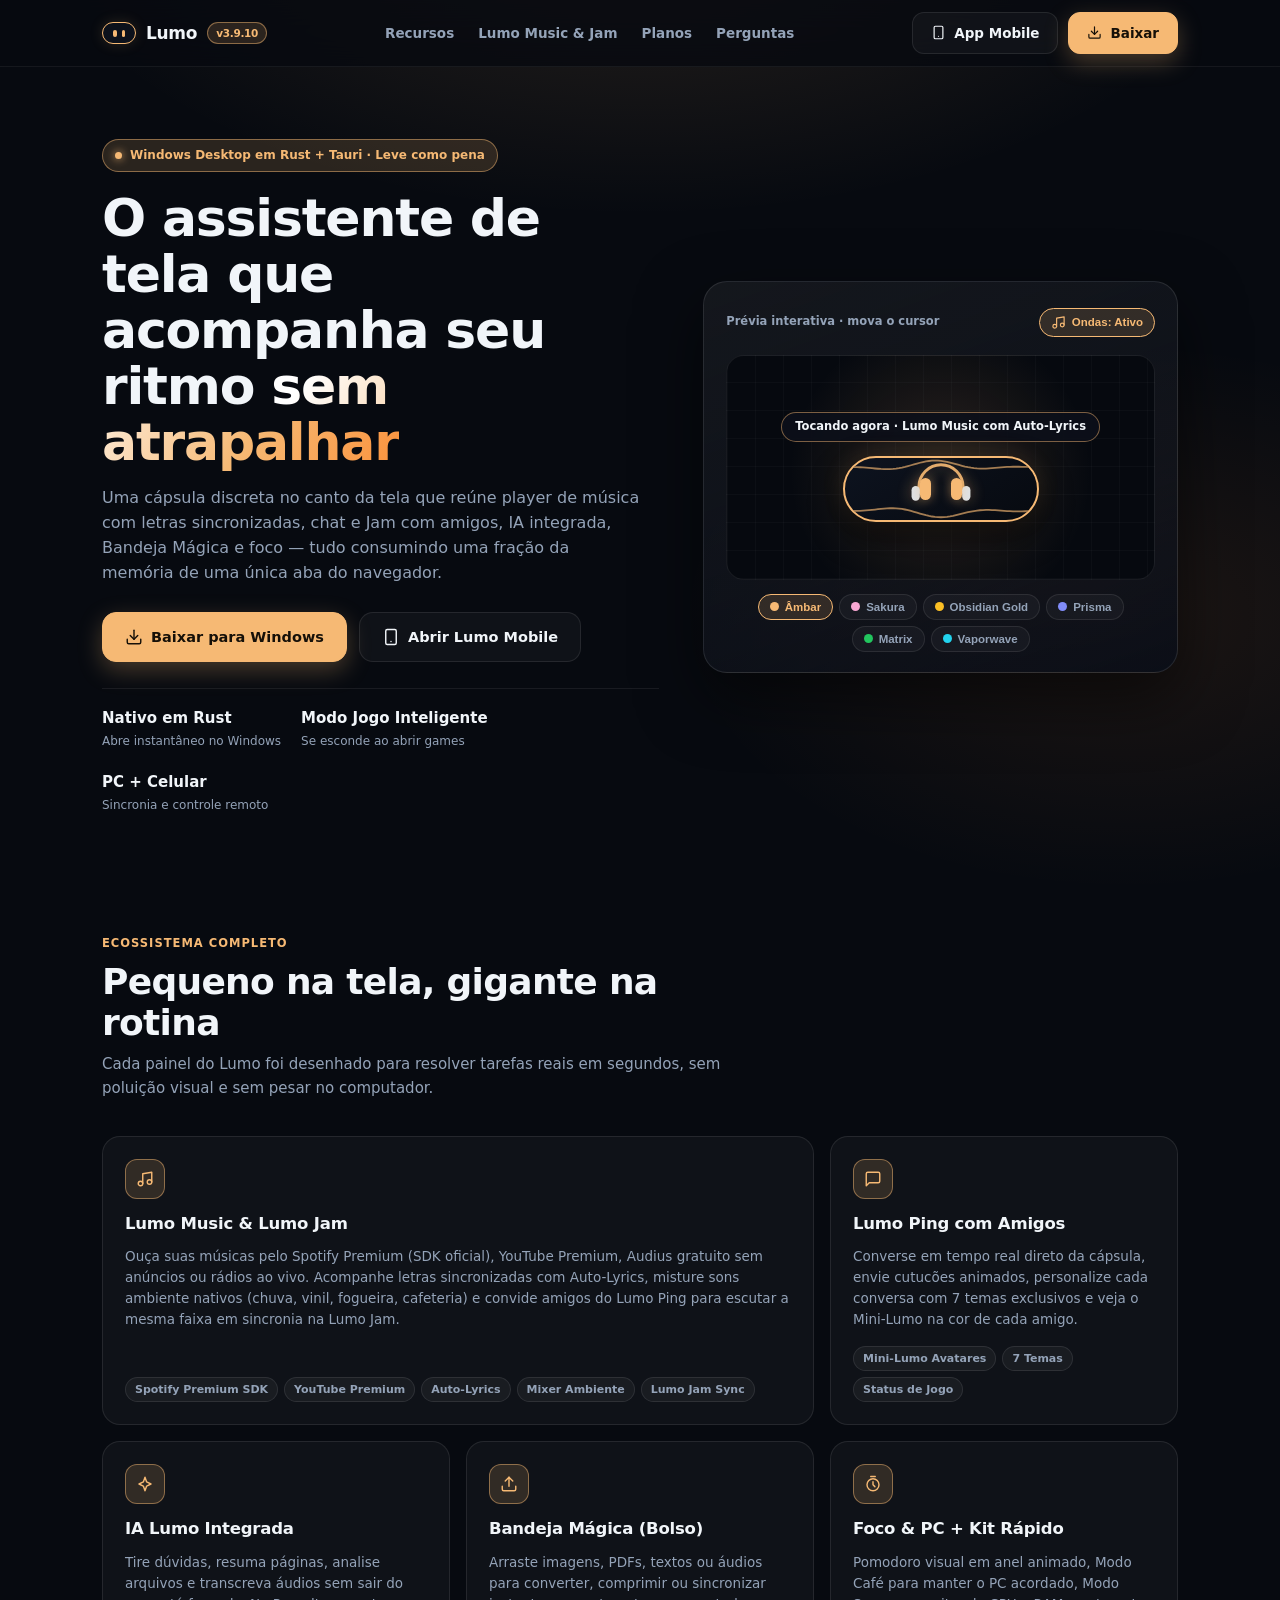
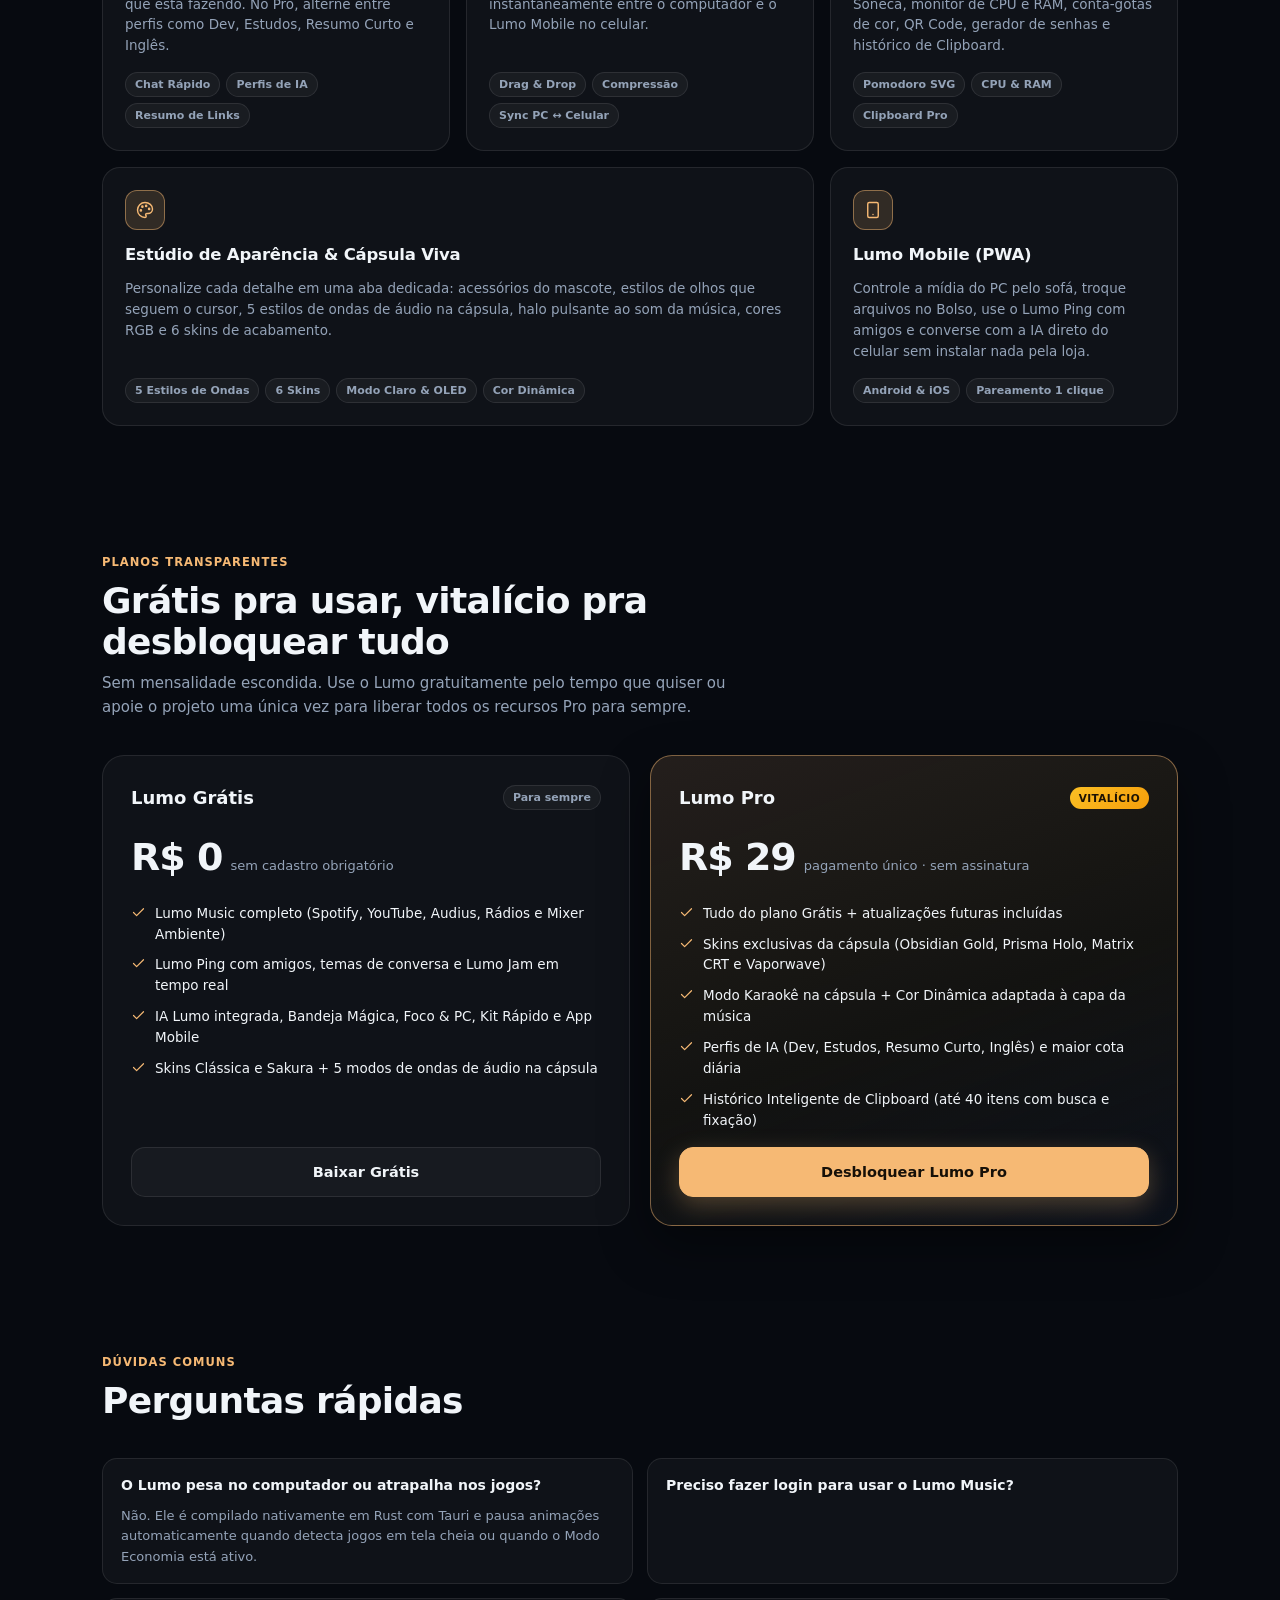
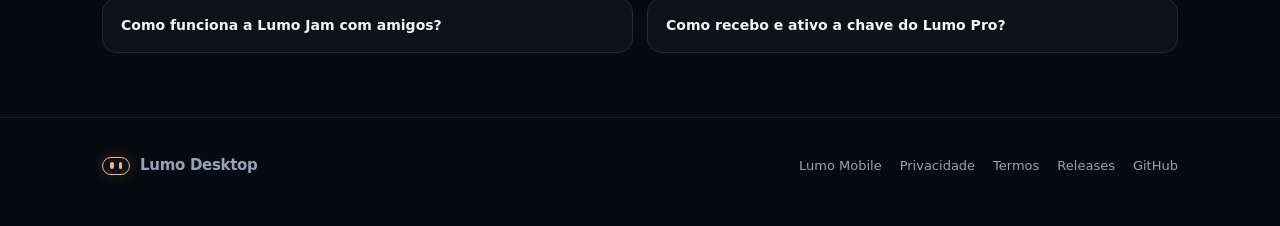
==== docs/index.html @ 2ae0d78e "Lumo v3.9.10: corrige exibicao 'Jogando music:...' no cabecalho da DM do Lumo Ping para 'Ouvindo ..." ====
<!doctype html>
<html lang="pt-BR">
<head>
  <meta charset="utf-8" />
  <meta name="viewport" content="width=device-width,initial-scale=1" />
  <title>Lumo — Seu assistente de tela leve, musical e vivo</title>
  <meta name="description" content="Lumo v3.9.10: cápsula leve em Rust + Tauri para Windows com Lumo Music (Spotify, YouTube e Audius), Lumo Jam, Lumo Ping, IA integrada, Bandeja Mágica e Foco & PC." />
  <meta name="theme-color" content="#080b11" />
  <link rel="icon" href="./app/icon.svg" type="image/svg+xml" />
  <style>
    :root {
      --bg: #070a10;
      --surface: rgba(255, 255, 255, 0.036);
      --surface-hover: rgba(255, 255, 255, 0.068);
      --border: rgba(255, 255, 255, 0.09);
      --text: #f1f5f9;
      --muted: #94a3b8;
      --accent: #f6b974;
      --accent-2: #fb923c;
      --accent-soft: rgba(246, 185, 116, 0.15);
      --accent-glow: rgba(246, 185, 116, 0.48);
      --radius: 18px;
    }
    * { box-sizing: border-box; }
    html { scroll-behavior: smooth; }
    body {
      margin: 0;
      font-family: system-ui, -apple-system, 'Segoe UI', Roboto, Inter, sans-serif;
      background:
        radial-gradient(900px 480px at 50% -120px, rgba(246, 185, 116, 0.15), transparent 70%),
        radial-gradient(620px 380px at 88% 18%, rgba(251, 146, 60, 0.09), transparent 72%),
        var(--bg);
      color: var(--text);
      line-height: 1.55;
      overflow-x: hidden;
      -webkit-font-smoothing: antialiased;
    }
    a { color: inherit; text-decoration: none; }
    .container { width: 100%; max-width: 1120px; margin: 0 auto; padding: 0 22px; }
    .ic { width: 18px; height: 18px; stroke: currentColor; fill: none; stroke-width: 1.9; stroke-linecap: round; stroke-linejoin: round; flex-shrink: 0; }
    .ic-sm { width: 15px; height: 15px; }

    .nav {
      position: sticky; top: 0; z-index: 40;
      backdrop-filter: blur(16px); -webkit-backdrop-filter: blur(16px);
      background: rgba(7, 10, 16, 0.78);
      border-bottom: 1px solid rgba(255, 255, 255, 0.06);
    }
    .nav-inner { display: flex; align-items: center; justify-content: space-between; height: 66px; gap: 16px; }
    .brand { display: inline-flex; align-items: center; gap: 10px; font-weight: 800; font-size: 17px; letter-spacing: -0.3px; }
    .brand-pill {
      width: 34px; height: 22px; border-radius: 999px; background: #0c111b;
      border: 1.8px solid var(--accent); box-shadow: 0 0 14px var(--accent-soft);
      display: inline-flex; align-items: center; justify-content: center; gap: 5px;
    }
    .brand-pill i { width: 3.5px; height: 7px; border-radius: 99px; background: var(--accent); display: block; }
    .ver-pill {
      font-size: 10.5px; font-weight: 800; padding: 2px 8px; border-radius: 999px;
      background: var(--accent-soft); border: 1px solid var(--accent-glow); color: var(--accent);
    }
    .nav-links { display: flex; align-items: center; gap: 24px; font-size: 13.5px; font-weight: 600; color: var(--muted); }
    .nav-links a:hover { color: var(--text); }
    .nav-actions { display: flex; align-items: center; gap: 10px; }

    .btn {
      display: inline-flex; align-items: center; justify-content: center; gap: 8px;
      padding: 10px 18px; border-radius: 12px; font-size: 13.5px; font-weight: 700;
      border: 1px solid var(--border); background: var(--surface); color: var(--text); cursor: pointer;
      transition: transform 0.15s ease, border-color 0.16s ease, background 0.16s ease, box-shadow 0.18s ease;
    }
    .btn:hover { background: var(--surface-hover); border-color: var(--accent-glow); transform: translateY(-1px); }
    .btn:active { transform: translateY(0) scale(0.98); }
    .btn-primary {
      background: var(--accent); border-color: var(--accent); color: #161008;
      box-shadow: 0 8px 24px rgba(246, 185, 116, 0.28);
    }
    .btn-primary:hover { background: #fcd09b; border-color: #fcd09b; color: #161008; box-shadow: 0 10px 28px rgba(246, 185, 116, 0.40); }
    .btn-lg { padding: 13px 22px; font-size: 14.5px; border-radius: 14px; }

    .hero { padding: 72px 0 56px; }
    .hero-grid { display: grid; grid-template-columns: 1.08fr 0.92fr; gap: 44px; align-items: center; }
    .eyebrow {
      display: inline-flex; align-items: center; gap: 8px; padding: 6px 12px; border-radius: 999px;
      background: var(--accent-soft); border: 1px solid var(--accent-glow); color: var(--accent);
      font-size: 12px; font-weight: 700; margin-bottom: 18px;
    }
    .eyebrow-dot { width: 7px; height: 7px; border-radius: 50%; background: var(--accent); box-shadow: 0 0 8px var(--accent); }
    h1 { margin: 0 0 16px; font-size: clamp(32px, 4.6vw, 52px); line-height: 1.08; letter-spacing: -1.2px; font-weight: 850; }
    .grad-text { background: linear-gradient(120deg, #ffffff 10%, var(--accent) 62%, var(--accent-2)); -webkit-background-clip: text; background-clip: text; color: transparent; }
    .hero-sub { margin: 0 0 26px; font-size: 16px; color: var(--muted); max-width: 540px; }
    .hero-ctas { display: flex; flex-wrap: wrap; gap: 12px; margin-bottom: 26px; }
    .hero-stats { display: flex; flex-wrap: wrap; gap: 20px; padding-top: 18px; border-top: 1px solid rgba(255, 255, 255, 0.07); }
    .stat { display: flex; flex-direction: column; gap: 2px; }
    .stat strong { font-size: 15px; font-weight: 800; color: var(--text); }
    .stat span { font-size: 12px; color: var(--muted); }

    .stage-card {
      position: relative; border-radius: 24px; padding: 26px 22px 20px;
      background: linear-gradient(160deg, rgba(255, 255, 255, 0.055), rgba(10, 14, 24, 0.9));
      border: 1px solid rgba(255, 255, 255, 0.1); box-shadow: 0 24px 64px rgba(0, 0, 0, 0.55); overflow: hidden;
    }
    .stage-top { display: flex; align-items: center; justify-content: space-between; font-size: 11.5px; font-weight: 700; color: var(--muted); margin-bottom: 18px; }
    .stage-viewport {
      position: relative; height: 225px; border-radius: 18px;
      background:
        radial-gradient(circle at 50% 52%, rgba(246, 185, 116, 0.15), transparent 62%),
        repeating-linear-gradient(90deg, rgba(255,255,255,0.025) 0 1px, transparent 1px 28px),
        repeating-linear-gradient(0deg, rgba(255,255,255,0.025) 0 1px, transparent 1px 28px),
        #06090f;
      border: 1px solid rgba(255, 255, 255, 0.07);
      display: flex; flex-direction: column; align-items: center; justify-content: center; gap: 14px; overflow: hidden;
    }
    .demo-karaoke {
      font-size: 11.5px; font-weight: 700; padding: 5px 13px; border-radius: 999px;
      background: rgba(12, 16, 26, 0.92); border: 1px solid var(--accent-glow); color: var(--text);
      opacity: 0; transform: translateY(6px); transition: opacity 0.25s ease, transform 0.25s ease;
    }
    .demo-karaoke.show { opacity: 1; transform: translateY(0); }
    .demo-pill {
      position: relative; width: 196px; height: 66px; border-radius: 999px;
      background: linear-gradient(145deg, #0d131f, #070a10); border: 2px solid var(--accent);
      display: flex; align-items: center; justify-content: center;
      box-shadow: 0 14px 32px rgba(0, 0, 0, 0.62), 0 0 22px var(--accent-soft);
      transition: background 0.3s ease, border-color 0.3s ease, box-shadow 0.3s ease; overflow: hidden;
    }
    .demo-pill.playing { animation: demoHalo 2.6s ease-in-out infinite; }
    @keyframes demoHalo {
      0%, 100% { box-shadow: 0 14px 30px rgba(0,0,0,0.6), 0 0 14px var(--accent-soft); }
      50%      { box-shadow: 0 16px 36px rgba(0,0,0,0.65), 0 0 34px var(--accent-glow); }
    }
    .demo-pill.skin-sakura { background: linear-gradient(135deg, #301626, #58243e); border-color: #f9a8d4; --accent: #f9a8d4; --accent-soft: rgba(249,168,212,0.2); --accent-glow: rgba(249,168,212,0.55); }
    .demo-pill.skin-gold   { background: linear-gradient(145deg, #09090b, #1d160b 60%, #0b0a08); border-color: #fbbf24; --accent: #fbbf24; --accent-soft: rgba(251,191,36,0.2); --accent-glow: rgba(251,191,36,0.55); }
    .demo-pill.skin-prisma { background: linear-gradient(125deg, #111827, #1e1b4b, #164e63, #3b0764); background-size: 240% 240%; animation: prismaMove 6s ease infinite; border-color: #a5b4fc; --accent: #a5b4fc; --accent-soft: rgba(165,180,252,0.22); --accent-glow: rgba(165,180,252,0.55); }
    @keyframes prismaMove { 0%,100%{background-position:0% 50%} 50%{background-position:100% 50%} }
    .demo-pill.skin-matrix { background: repeating-linear-gradient(0deg, rgba(34,197,94,0.09) 0 1px, transparent 1px 3px), #031107; border-color: #22c55e; --accent: #22c55e; --accent-soft: rgba(34,197,94,0.22); --accent-glow: rgba(34,197,94,0.58); }
    .demo-pill.skin-vapor  { background: linear-gradient(135deg, #2e1065, #831843, #0e7490); border-color: #22d3ee; --accent: #22d3ee; --accent-soft: rgba(34,211,238,0.22); --accent-glow: rgba(232,121,249,0.55); }

    #demo-wave-cv { position: absolute; inset: 0; width: 100%; height: 100%; pointer-events: none; }
    .demo-face { position: relative; z-index: 2; display: flex; align-items: center; gap: 20px; transition: transform 0.14s ease; }
    .demo-eye { width: 11px; height: 22px; border-radius: 99px; background: var(--accent); box-shadow: 0 0 12px var(--accent-glow); animation: demoBlink 4.6s infinite; }
    @keyframes demoBlink { 0%, 92%, 100% { transform: scaleY(1); } 95% { transform: scaleY(0.12); } }
    .demo-phones {
      position: absolute; top: 5px; width: 78px; height: 46px; stroke: var(--accent); fill: none;
      stroke-width: 3.2; stroke-linecap: round; opacity: 0; transform: scale(0.85);
      transition: opacity 0.25s ease, transform 0.25s ease; z-index: 1; filter: drop-shadow(0 0 8px var(--accent-glow));
    }
    .demo-pill.playing .demo-phones { opacity: 0.92; transform: scale(1); }

    .stage-controls { margin-top: 14px; display: flex; flex-direction: column; gap: 10px; }
    .skin-row { display: flex; flex-wrap: wrap; gap: 6px; justify-content: center; }
    .chip-btn {
      padding: 6px 11px; border-radius: 999px; border: 1px solid var(--border);
      background: rgba(255, 255, 255, 0.035); color: var(--muted); font-size: 11.5px; font-weight: 700;
      cursor: pointer; display: inline-flex; align-items: center; gap: 6px; transition: all 0.15s ease;
    }
    .chip-btn:hover { color: var(--text); border-color: var(--accent-glow); }
    .chip-btn.active { background: var(--accent-soft); border-color: var(--accent); color: var(--accent); }
    .dot-swatch { width: 9px; height: 9px; border-radius: 50%; display: inline-block; }

    section { padding: 64px 0; }
    .sec-head { max-width: 640px; margin-bottom: 36px; }
    .sec-kicker { font-size: 11.5px; font-weight: 800; text-transform: uppercase; letter-spacing: 1px; color: var(--accent); margin-bottom: 8px; }
    h2 { margin: 0 0 10px; font-size: clamp(24px, 3.2vw, 36px); line-height: 1.15; letter-spacing: -0.7px; font-weight: 850; }
    .sec-desc { margin: 0; color: var(--muted); font-size: 15px; }

    .bento { display: grid; grid-template-columns: repeat(3, 1fr); gap: 16px; }
    .card {
      padding: 22px; border-radius: var(--radius); background: var(--surface); border: 1px solid var(--border);
      display: flex; flex-direction: column; gap: 10px; transition: border-color 0.2s ease, background 0.2s ease;
    }
    .card:hover { border-color: var(--accent-glow); background: rgba(255, 255, 255, 0.05); }
    .card.span-2 { grid-column: span 2; }
    .card-ic {
      width: 40px; height: 40px; border-radius: 12px; background: var(--accent-soft);
      border: 1px solid var(--accent-glow); color: var(--accent); display: inline-flex; align-items: center; justify-content: center;
    }
    .card h3 { margin: 2px 0 0; font-size: 16.5px; font-weight: 800; letter-spacing: -0.2px; }
    .card p { margin: 0; font-size: 13.5px; color: var(--muted); }
    .tag-list { display: flex; flex-wrap: wrap; gap: 6px; margin-top: auto; padding-top: 6px; }
    .mini-tag { font-size: 11px; font-weight: 700; padding: 3px 9px; border-radius: 999px; background: rgba(255, 255, 255, 0.045); border: 1px solid var(--border); color: var(--muted); }

    .pricing-grid { display: grid; grid-template-columns: 1fr 1fr; gap: 20px; align-items: stretch; }
    .plan-card { padding: 28px; border-radius: 22px; background: var(--surface); border: 1px solid var(--border); display: flex; flex-direction: column; gap: 16px; }
    .plan-card.pro {
      background: linear-gradient(160deg, rgba(246, 185, 116, 0.12), rgba(251, 191, 36, 0.05) 55%, rgba(12, 17, 27, 0.92));
      border-color: var(--accent-glow); box-shadow: 0 20px 50px rgba(0, 0, 0, 0.4);
    }
    .plan-top { display: flex; align-items: center; justify-content: space-between; }
    .plan-badge { font-size: 10.5px; font-weight: 900; padding: 3px 9px; border-radius: 999px; background: linear-gradient(135deg, #fbbf24, #f59e0b); color: #1c1304; letter-spacing: 0.4px; }
    .price-row { display: flex; align-items: baseline; gap: 8px; }
    .price-val { font-size: 38px; font-weight: 900; letter-spacing: -1px; }
    .price-note { font-size: 13px; color: var(--muted); }
    .check-list { list-style: none; margin: 0; padding: 0; display: flex; flex-direction: column; gap: 10px; font-size: 13.5px; }
    .check-list li { display: flex; align-items: flex-start; gap: 9px; color: var(--text); }
    .check-list svg { color: var(--accent); margin-top: 2px; }

    .faq-grid { display: grid; grid-template-columns: 1fr 1fr; gap: 14px; }
    details.faq { padding: 16px 18px; border-radius: 15px; background: var(--surface); border: 1px solid var(--border); }
    details.faq summary { cursor: pointer; font-weight: 700; font-size: 14px; list-style: none; display: flex; align-items: center; justify-content: space-between; gap: 10px; }
    details.faq summary::-webkit-details-marker { display: none; }
    details.faq p { margin: 10px 0 0; font-size: 13px; color: var(--muted); }

    footer { padding: 36px 0 48px; border-top: 1px solid rgba(255, 255, 255, 0.07); color: var(--muted); font-size: 13px; }
    .foot-inner { display: flex; flex-wrap: wrap; align-items: center; justify-content: space-between; gap: 16px; }
    .foot-links { display: flex; gap: 18px; }
    .foot-links a:hover { color: var(--text); }

    @media (max-width: 900px) {
      .hero-grid, .bento, .pricing-grid, .faq-grid { grid-template-columns: 1fr; }
      .card.span-2 { grid-column: span 1; }
      .nav-links { display: none; }
    }
  </style>
</head>
<body>
  <header class="nav">
    <div class="container nav-inner">
      <a href="#" class="brand">
        <span class="brand-pill"><i></i><i></i></span>
        <span>Lumo</span>
        <span class="ver-pill" id="nav-ver">v3.9.10</span>
      </a>
      <nav class="nav-links">
        <a href="#recursos">Recursos</a>
        <a href="#musica">Lumo Music & Jam</a>
        <a href="#planos">Planos</a>
        <a href="#faq">Perguntas</a>
      </nav>
      <div class="nav-actions">
        <a href="./app/" class="btn">
          <svg class="ic ic-sm" viewBox="0 0 24 24"><rect x="5" y="2" width="14" height="20" rx="2"/><line x1="12" y1="18" x2="12.01" y2="18"/></svg>
          App Mobile
        </a>
        <a href="https://github.com/VitorSilva010/Lumo/releases/latest" id="nav-dl" class="btn btn-primary">
          <svg class="ic ic-sm" viewBox="0 0 24 24"><path d="M21 15v4a2 2 0 0 1-2 2H5a2 2 0 0 1-2-2v-4"/><polyline points="7 10 12 15 17 10"/><line x1="12" y1="15" x2="12" y2="3"/></svg>
          Baixar
        </a>
      </div>
    </div>
  </header>

  <main>
    <section class="hero">
      <div class="container hero-grid">
        <div>
          <div class="eyebrow">
            <span class="eyebrow-dot"></span>
            <span>Windows Desktop em Rust + Tauri · Leve como pena</span>
          </div>
          <h1>O assistente de tela que acompanha seu ritmo <span class="grad-text">sem atrapalhar</span></h1>
          <p class="hero-sub">
            Uma cápsula discreta no canto da tela que reúne player de música com letras sincronizadas, chat e Jam com amigos, IA integrada, Bandeja Mágica e foco — tudo consumindo uma fração da memória de uma única aba do navegador.
          </p>
          <div class="hero-ctas">
            <a href="https://github.com/VitorSilva010/Lumo/releases/latest" id="hero-dl" class="btn btn-primary btn-lg">
              <svg class="ic" viewBox="0 0 24 24"><path d="M21 15v4a2 2 0 0 1-2 2H5a2 2 0 0 1-2-2v-4"/><polyline points="7 10 12 15 17 10"/><line x1="12" y1="15" x2="12" y2="3"/></svg>
              Baixar para Windows
            </a>
            <a href="./app/" class="btn btn-lg">
              <svg class="ic" viewBox="0 0 24 24"><rect x="5" y="2" width="14" height="20" rx="2"/><line x1="12" y1="18" x2="12.01" y2="18"/></svg>
              Abrir Lumo Mobile
            </a>
          </div>
          <div class="hero-stats">
            <div class="stat"><strong>Nativo em Rust</strong><span>Abre instantâneo no Windows</span></div>
            <div class="stat"><strong>Modo Jogo Inteligente</strong><span>Se esconde ao abrir games</span></div>
            <div class="stat"><strong>PC + Celular</strong><span>Sincronia e controle remoto</span></div>
          </div>
        </div>

        <div class="stage-card">
          <div class="stage-top">
            <span>Prévia interativa · mova o cursor</span>
            <button type="button" class="chip-btn active" id="demo-music-btn">
              <svg class="ic ic-sm" viewBox="0 0 24 24"><path d="M9 18V5l12-2v13"/><circle cx="6" cy="18" r="3"/><circle cx="18" cy="16" r="3"/></svg>
              <span id="demo-music-lbl">Ondas: Ativo</span>
            </button>
          </div>
          <div class="stage-viewport" id="demo-stage">
            <div class="demo-karaoke show" id="demo-karaoke">Tocando agora · Lumo Music com Auto-Lyrics</div>
            <div class="demo-pill playing" id="demo-pill">
              <canvas id="demo-wave-cv"></canvas>
              <svg class="demo-phones" viewBox="0 0 80 50">
                <path d="M16 32v-6a24 24 0 0 1 48 0v6"/>
                <rect x="8" y="25" width="9" height="16" rx="4.5" fill="currentColor" stroke="none"/>
                <rect x="63" y="25" width="9" height="16" rx="4.5" fill="currentColor" stroke="none"/>
              </svg>
              <div class="demo-face" id="demo-face">
                <span class="demo-eye"></span>
                <span class="demo-eye"></span>
              </div>
            </div>
          </div>
          <div class="stage-controls">
            <div class="skin-row" id="demo-skins">
              <button type="button" class="chip-btn active" data-skin="default"><span class="dot-swatch" style="background:#f6b974"></span>Âmbar</button>
              <button type="button" class="chip-btn" data-skin="sakura"><span class="dot-swatch" style="background:#f9a8d4"></span>Sakura</button>
              <button type="button" class="chip-btn" data-skin="gold"><span class="dot-swatch" style="background:#fbbf24"></span>Obsidian Gold</button>
              <button type="button" class="chip-btn" data-skin="prisma"><span class="dot-swatch" style="background:#818cf8"></span>Prisma</button>
              <button type="button" class="chip-btn" data-skin="matrix"><span class="dot-swatch" style="background:#22c55e"></span>Matrix</button>
              <button type="button" class="chip-btn" data-skin="vapor"><span class="dot-swatch" style="background:#22d3ee"></span>Vaporwave</button>
            </div>
          </div>
        </div>
      </div>
    </section>

    <section id="recursos">
      <div class="container">
        <div class="sec-head">
          <div class="sec-kicker">Ecossistema Completo</div>
          <h2>Pequeno na tela, gigante na rotina</h2>
          <p class="sec-desc">Cada painel do Lumo foi desenhado para resolver tarefas reais em segundos, sem poluição visual e sem pesar no computador.</p>
        </div>

        <div class="bento">
          <article class="card span-2" id="musica">
            <span class="card-ic"><svg class="ic" viewBox="0 0 24 24"><path d="M9 18V5l12-2v13"/><circle cx="6" cy="18" r="3"/><circle cx="18" cy="16" r="3"/></svg></span>
            <h3>Lumo Music & Lumo Jam</h3>
            <p>Ouça suas músicas pelo Spotify Premium (SDK oficial), YouTube Premium, Audius gratuito sem anúncios ou rádios ao vivo. Acompanhe letras sincronizadas com Auto-Lyrics, misture sons ambiente nativos (chuva, vinil, fogueira, cafeteria) e convide amigos do Lumo Ping para escutar a mesma faixa em sincronia na Lumo Jam.</p>
            <div class="tag-list">
              <span class="mini-tag">Spotify Premium SDK</span><span class="mini-tag">YouTube Premium</span><span class="mini-tag">Auto-Lyrics</span><span class="mini-tag">Mixer Ambiente</span><span class="mini-tag">Lumo Jam Sync</span>
            </div>
          </article>

          <article class="card">
            <span class="card-ic"><svg class="ic" viewBox="0 0 24 24"><path d="M21 15a2 2 0 0 1-2 2H7l-4 4V5a2 2 0 0 1 2-2h14a2 2 0 0 1 2 2z"/></svg></span>
            <h3>Lumo Ping com Amigos</h3>
            <p>Converse em tempo real direto da cápsula, envie cutucões animados, personalize cada conversa com 7 temas exclusivos e veja o Mini-Lumo na cor de cada amigo.</p>
            <div class="tag-list"><span class="mini-tag">Mini-Lumo Avatares</span><span class="mini-tag">7 Temas</span><span class="mini-tag">Status de Jogo</span></div>
          </article>

          <article class="card">
            <span class="card-ic"><svg class="ic" viewBox="0 0 24 24"><path d="M12 3l2.2 6.2L20 12l-5.8 2.8L12 21l-2.2-6.2L4 12l5.8-2.8z"/></svg></span>
            <h3>IA Lumo Integrada</h3>
            <p>Tire dúvidas, resuma páginas, analise arquivos e transcreva áudios sem sair do que está fazendo. No Pro, alterne entre perfis como Dev, Estudos, Resumo Curto e Inglês.</p>
            <div class="tag-list"><span class="mini-tag">Chat Rápido</span><span class="mini-tag">Perfis de IA</span><span class="mini-tag">Resumo de Links</span></div>
          </article>

          <article class="card">
            <span class="card-ic"><svg class="ic" viewBox="0 0 24 24"><path d="M21 15v4a2 2 0 0 1-2 2H5a2 2 0 0 1-2-2v-4"/><polyline points="17 8 12 3 7 8"/><line x1="12" y1="3" x2="12" y2="15"/></svg></span>
            <h3>Bandeja Mágica (Bolso)</h3>
            <p>Arraste imagens, PDFs, textos ou áudios para converter, comprimir ou sincronizar instantaneamente entre o computador e o Lumo Mobile no celular.</p>
            <div class="tag-list"><span class="mini-tag">Drag & Drop</span><span class="mini-tag">Compressão</span><span class="mini-tag">Sync PC ↔ Celular</span></div>
          </article>

          <article class="card">
            <span class="card-ic"><svg class="ic" viewBox="0 0 24 24"><circle cx="12" cy="13" r="8"/><path d="M12 9v4l2.5 2.5"/><path d="M9 2h6"/></svg></span>
            <h3>Foco & PC + Kit Rápido</h3>
            <p>Pomodoro visual em anel animado, Modo Café para manter o PC acordado, Modo Soneca, monitor de CPU e RAM, conta-gotas de cor, QR Code, gerador de senhas e histórico de Clipboard.</p>
            <div class="tag-list"><span class="mini-tag">Pomodoro SVG</span><span class="mini-tag">CPU & RAM</span><span class="mini-tag">Clipboard Pro</span></div>
          </article>

          <article class="card span-2">
            <span class="card-ic"><svg class="ic" viewBox="0 0 24 24"><circle cx="13.5" cy="6.5" r=".8" fill="currentColor"/><circle cx="17.5" cy="10.5" r=".8" fill="currentColor"/><circle cx="8.5" cy="7.5" r=".8" fill="currentColor"/><circle cx="6.5" cy="12.5" r=".8" fill="currentColor"/><path d="M12 2C6.5 2 2 6.5 2 12s4.5 10 10 10c.9 0 1.6-.7 1.6-1.6 0-.4-.2-.8-.4-1.1-.3-.3-.4-.7-.4-1.1 0-.9.7-1.6 1.6-1.6H16c3.3 0 6-2.7 6-6 0-4.9-4.5-8.6-10-8.6z"/></svg></span>
            <h3>Estúdio de Aparência & Cápsula Viva</h3>
            <p>Personalize cada detalhe em uma aba dedicada: acessórios do mascote, estilos de olhos que seguem o cursor, 5 estilos de ondas de áudio na cápsula, halo pulsante ao som da música, cores RGB e 6 skins de acabamento.</p>
            <div class="tag-list"><span class="mini-tag">5 Estilos de Ondas</span><span class="mini-tag">6 Skins</span><span class="mini-tag">Modo Claro & OLED</span><span class="mini-tag">Cor Dinâmica</span></div>
          </article>

          <article class="card">
            <span class="card-ic"><svg class="ic" viewBox="0 0 24 24"><rect x="5" y="2" width="14" height="20" rx="2"/><line x1="12" y1="18" x2="12.01" y2="18"/></svg></span>
            <h3>Lumo Mobile (PWA)</h3>
            <p>Controle a mídia do PC pelo sofá, troque arquivos no Bolso, use o Lumo Ping com amigos e converse com a IA direto do celular sem instalar nada pela loja.</p>
            <div class="tag-list"><span class="mini-tag">Android & iOS</span><span class="mini-tag">Pareamento 1 clique</span></div>
          </article>
        </div>
      </div>
    </section>

    <section id="planos">
      <div class="container">
        <div class="sec-head">
          <div class="sec-kicker">Planos Transparentes</div>
          <h2>Grátis pra usar, vitalício pra desbloquear tudo</h2>
          <p class="sec-desc">Sem mensalidade escondida. Use o Lumo gratuitamente pelo tempo que quiser ou apoie o projeto uma única vez para liberar todos os recursos Pro para sempre.</p>
        </div>
        <div class="pricing-grid">
          <div class="plan-card">
            <div class="plan-top"><strong style="font-size:18px;">Lumo Grátis</strong><span class="mini-tag">Para sempre</span></div>
            <div class="price-row"><span class="price-val">R$ 0</span><span class="price-note">sem cadastro obrigatório</span></div>
            <ul class="check-list">
              <li><svg class="ic ic-sm" viewBox="0 0 24 24"><polyline points="20 6 9 17 4 12"/></svg>Lumo Music completo (Spotify, YouTube, Audius, Rádios e Mixer Ambiente)</li>
              <li><svg class="ic ic-sm" viewBox="0 0 24 24"><polyline points="20 6 9 17 4 12"/></svg>Lumo Ping com amigos, temas de conversa e Lumo Jam em tempo real</li>
              <li><svg class="ic ic-sm" viewBox="0 0 24 24"><polyline points="20 6 9 17 4 12"/></svg>IA Lumo integrada, Bandeja Mágica, Foco & PC, Kit Rápido e App Mobile</li>
              <li><svg class="ic ic-sm" viewBox="0 0 24 24"><polyline points="20 6 9 17 4 12"/></svg>Skins Clássica e Sakura + 5 modos de ondas de áudio na cápsula</li>
            </ul>
            <a href="https://github.com/VitorSilva010/Lumo/releases/latest" id="free-dl" class="btn btn-lg" style="margin-top:auto;">Baixar Grátis</a>
          </div>
          <div class="plan-card pro">
            <div class="plan-top"><strong style="font-size:18px;">Lumo Pro</strong><span class="plan-badge">VITALÍCIO</span></div>
            <div class="price-row"><span class="price-val">R$ 29</span><span class="price-note">pagamento único · sem assinatura</span></div>
            <ul class="check-list">
              <li><svg class="ic ic-sm" viewBox="0 0 24 24"><polyline points="20 6 9 17 4 12"/></svg>Tudo do plano Grátis + atualizações futuras incluídas</li>
              <li><svg class="ic ic-sm" viewBox="0 0 24 24"><polyline points="20 6 9 17 4 12"/></svg>Skins exclusivas da cápsula (Obsidian Gold, Prisma Holo, Matrix CRT e Vaporwave)</li>
              <li><svg class="ic ic-sm" viewBox="0 0 24 24"><polyline points="20 6 9 17 4 12"/></svg>Modo Karaokê na cápsula + Cor Dinâmica adaptada à capa da música</li>
              <li><svg class="ic ic-sm" viewBox="0 0 24 24"><polyline points="20 6 9 17 4 12"/></svg>Perfis de IA (Dev, Estudos, Resumo Curto, Inglês) e maior cota diária</li>
              <li><svg class="ic ic-sm" viewBox="0 0 24 24"><polyline points="20 6 9 17 4 12"/></svg>Histórico Inteligente de Clipboard (até 40 itens com busca e fixação)</li>
            </ul>
            <a href="https://github.com/VitorSilva010/Lumo/releases/latest" class="btn btn-primary btn-lg" style="margin-top:auto;">Desbloquear Lumo Pro</a>
          </div>
        </div>
      </div>
    </section>

    <section id="faq">
      <div class="container">
        <div class="sec-head"><div class="sec-kicker">Dúvidas Comuns</div><h2>Perguntas rápidas</h2></div>
        <div class="faq-grid">
          <details class="faq" open>
            <summary>O Lumo pesa no computador ou atrapalha nos jogos?</summary>
            <p>Não. Ele é compilado nativamente em Rust com Tauri e pausa animações automaticamente quando detecta jogos em tela cheia ou quando o Modo Economia está ativo.</p>
          </details>
          <details class="faq">
            <summary>Preciso fazer login para usar o Lumo Music?</summary>
            <p>Não é obrigatório. Você pode ouvir Audius, rádios e YouTube sem conta. Se assinar Spotify Premium ou YouTube Premium, conecta uma única vez para ouvir sem anúncios com suas playlists.</p>
          </details>
          <details class="faq">
            <summary>Como funciona a Lumo Jam com amigos?</summary>
            <p>Adicione seu amigo pela Lumo Tag no Lumo Ping, dê play na música e clique no ícone da Jam. Quando ele aceitar o convite, o player sincroniza a faixa e o tempo automaticamente.</p>
          </details>
          <details class="faq">
            <summary>Como recebo e ativo a chave do Lumo Pro?</summary>
            <p>Após a confirmação do pagamento único, você recebe sua chave vitalícia e cola direto em Configurações → Plano dentro do Lumo Desktop para liberar todos os recursos na hora.</p>
          </details>
        </div>
      </div>
    </section>
  </main>

  <footer>
    <div class="container foot-inner">
      <div class="brand" style="font-size:15px;">
        <span class="brand-pill" style="width:28px;height:18px;"><i></i><i></i></span>
        <span>Lumo Desktop</span>
      </div>
      <div class="foot-links">
        <a href="./app/">Lumo Mobile</a>
        <a href="./privacy.html">Privacidade</a>
        <a href="./terms.html">Termos</a>
        <a href="https://github.com/VitorSilva010/Lumo/releases/latest" target="_blank" rel="noopener">Releases</a>
        <a href="https://github.com/VitorSilva010/Lumo" target="_blank" rel="noopener">GitHub</a>
      </div>
    </div>
  </footer>

  <script>
    (async function resolveLatestRelease() {
      try {
        const res = await fetch('https://api.github.com/repos/VitorSilva010/Lumo/releases/latest');
        if (!res.ok) return;
        const rel = await res.json();
        if (rel.tag_name) {
          const nv = document.getElementById('nav-ver');
          if (nv) nv.textContent = rel.tag_name;
        }
        const asset = (rel.assets || []).find((a) => /\.exe$/i.test(a.name || ''));
        const url = asset?.browser_download_url || rel.html_url;
        if (url) {
          ['nav-dl', 'hero-dl', 'free-dl'].forEach((id) => {
            const el = document.getElementById(id);
            if (el) el.href = url;
          });
        }
      } catch (_) {}
    })();

    (function initHeroDemo() {
      const stage = document.getElementById('demo-stage');
      const pill = document.getElementById('demo-pill');
      const face = document.getElementById('demo-face');
      const cv = document.getElementById('demo-wave-cv');
      const musicBtn = document.getElementById('demo-music-btn');
      const musicLbl = document.getElementById('demo-music-lbl');
      const karaoke = document.getElementById('demo-karaoke');
      if (!stage || !pill || !cv) return;

      const ctx = cv.getContext('2d');
      let playing = true;
      let phase = 0;

      function resize() {
        const dpr = Math.min(window.devicePixelRatio || 1, 2);
        cv.width = Math.round(pill.clientWidth * dpr);
        cv.height = Math.round(pill.clientHeight * dpr);
        ctx.setTransform(dpr, 0, 0, dpr, 0, 0);
      }
      resize();
      window.addEventListener('resize', resize);

      stage.addEventListener('pointermove', (e) => {
        const r = pill.getBoundingClientRect();
        const dx = Math.max(-1, Math.min(1, (e.clientX - (r.left + r.width / 2)) / 120));
        const dy = Math.max(-1, Math.min(1, (e.clientY - (r.top + r.height / 2)) / 90));
        face.style.transform = 'translate(' + (dx * 6).toFixed(1) + 'px,' + (dy * 4).toFixed(1) + 'px)';
      });
      stage.addEventListener('pointerleave', () => { face.style.transform = 'translate(0,0)'; });

      document.getElementById('demo-skins')?.addEventListener('click', (e) => {
        const b = e.target.closest('[data-skin]');
        if (!b) return;
        const sk = b.dataset.skin;
        document.querySelectorAll('#demo-skins [data-skin]').forEach((x) => x.classList.toggle('active', x === b));
        pill.classList.remove('skin-sakura', 'skin-gold', 'skin-prisma', 'skin-matrix', 'skin-vapor');
        if (sk !== 'default') pill.classList.add('skin-' + sk);
      });

      musicBtn?.addEventListener('click', () => {
        playing = !playing;
        pill.classList.toggle('playing', playing);
        musicBtn.classList.toggle('active', playing);
        karaoke?.classList.toggle('show', playing);
        if (musicLbl) musicLbl.textContent = playing ? 'Ondas: Ativo' : 'Ondas: Pausado';
      });

      function loop() {
        const w = pill.clientWidth;
        const h = pill.clientHeight;
        ctx.clearRect(0, 0, w, h);
        if (playing) {
          phase += 0.055;
          const col = getComputedStyle(pill).getPropertyValue('--accent').trim() || '#f6b974';
          [false, true].forEach((isTop) => {
            const baseY = isTop ? 9 : h - 9;
            const dir = isTop ? 1 : -1;
            ctx.beginPath();
            for (let x = 0; x <= w; x += 3) {
              const env = Math.sin((x / w) * Math.PI);
              const y = baseY + dir * Math.sin(x * 0.05 + phase * (isTop ? -1 : 1)) * Math.cos(x * 0.02 + phase * 0.5) * 6.5 * env;
              if (x === 0) ctx.moveTo(x, y); else ctx.lineTo(x, y);
            }
            ctx.strokeStyle = col;
            ctx.lineWidth = 1.8;
            ctx.globalAlpha = 0.65;
            ctx.stroke();
          });
          ctx.globalAlpha = 1;
        }
        requestAnimationFrame(loop);
      }
      requestAnimationFrame(loop);
    })();
  </script>
</body>
</html>
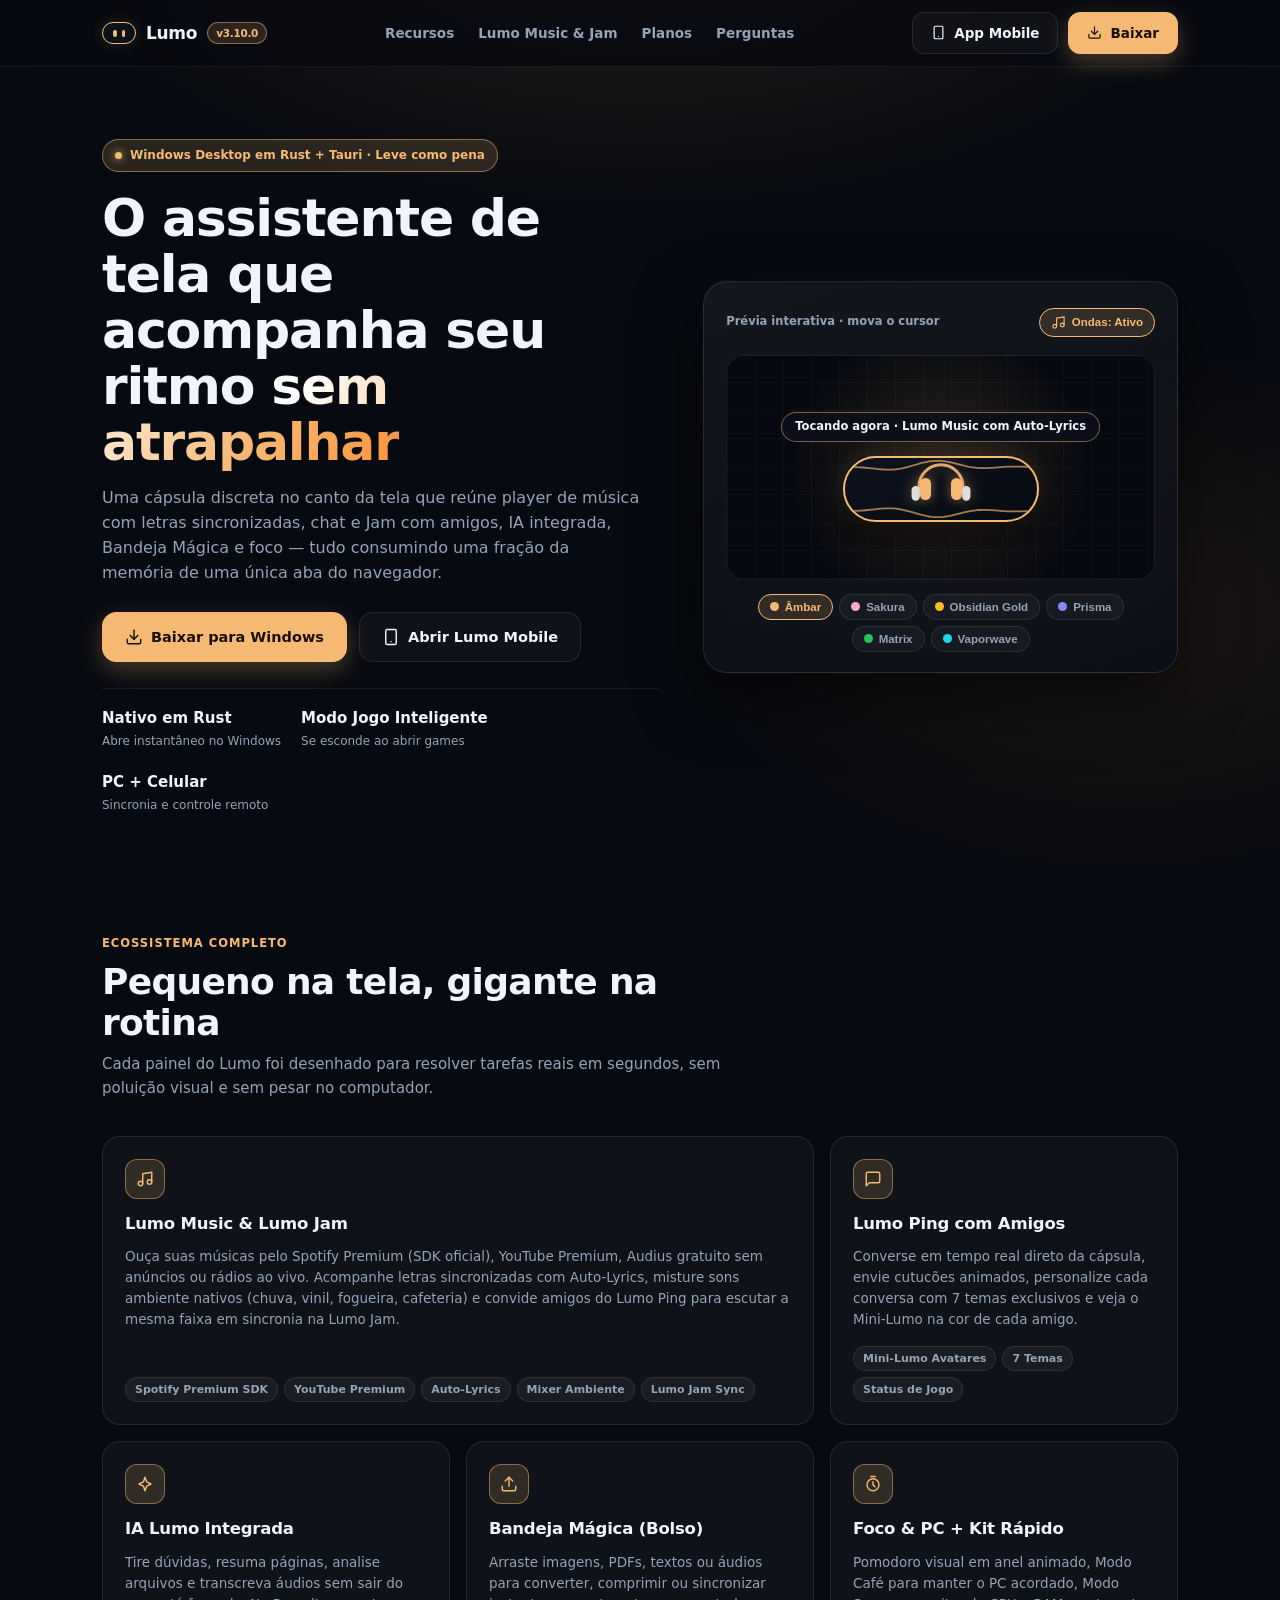
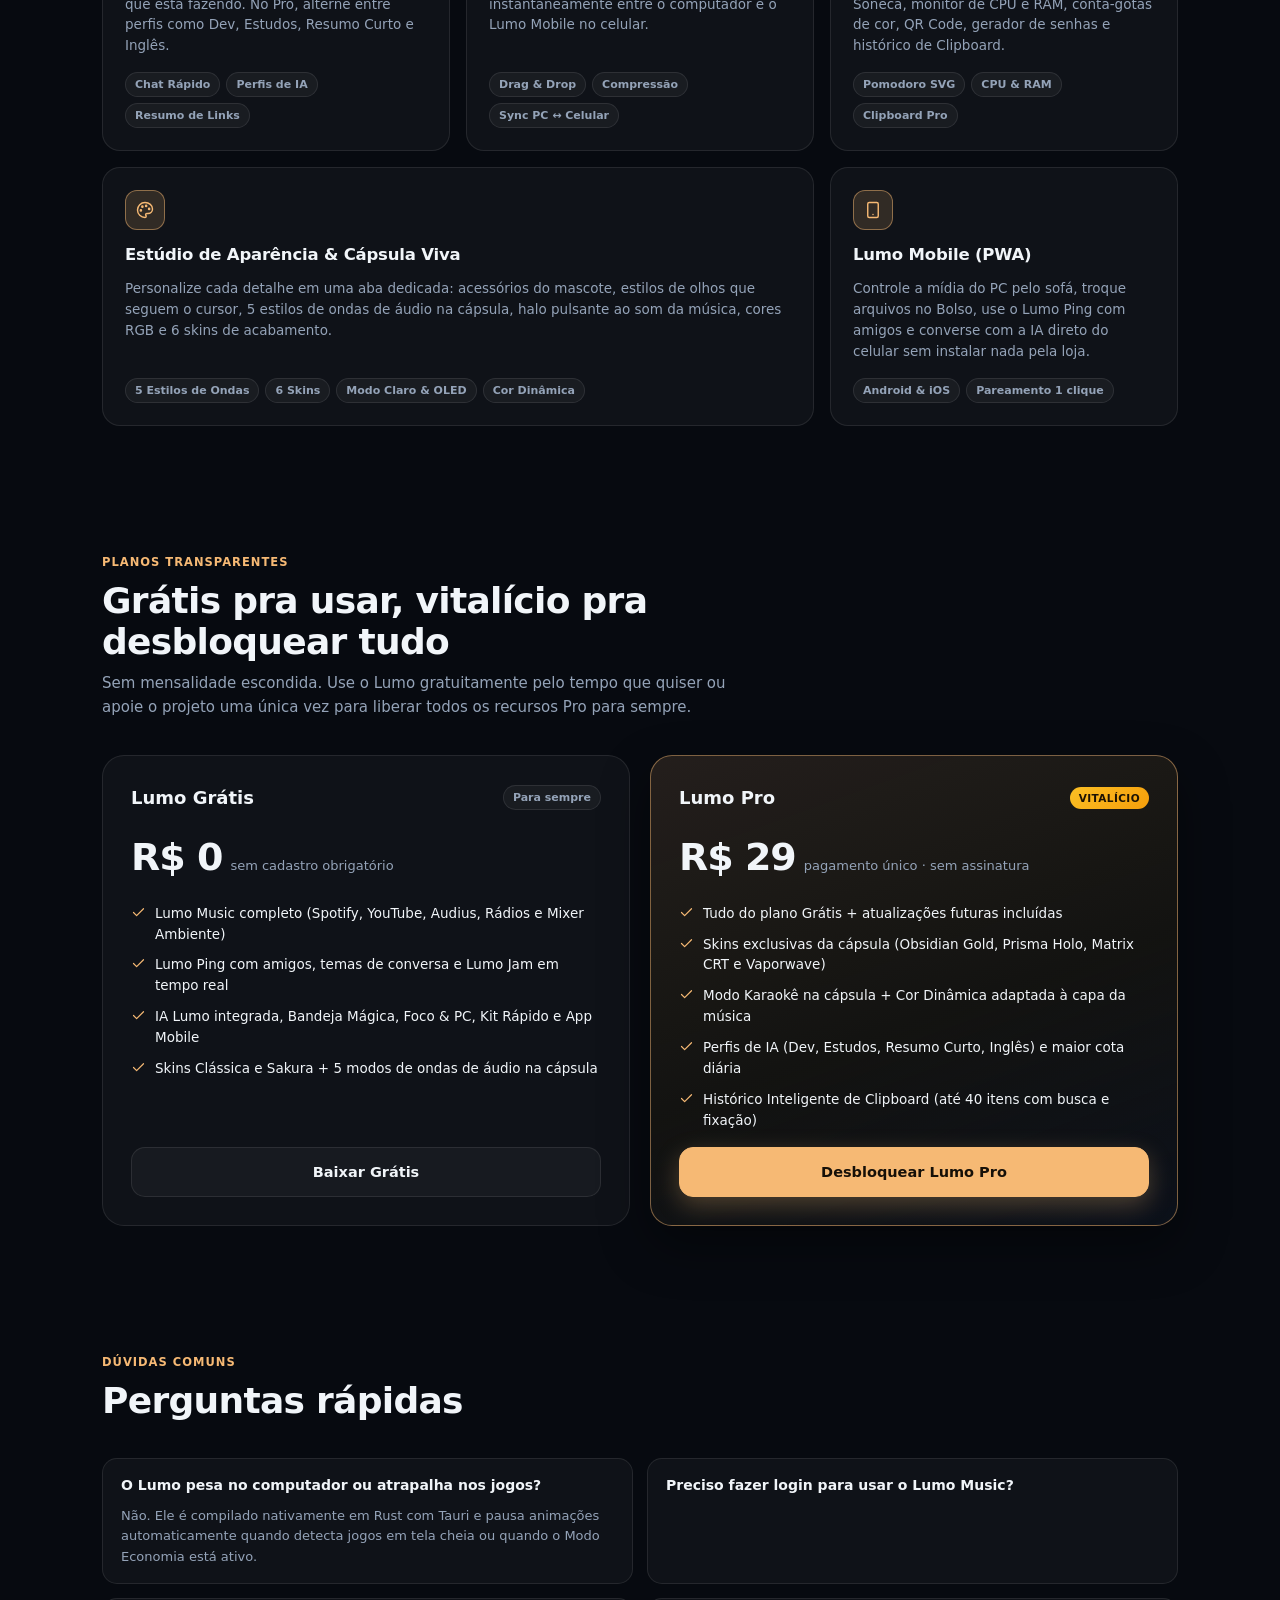
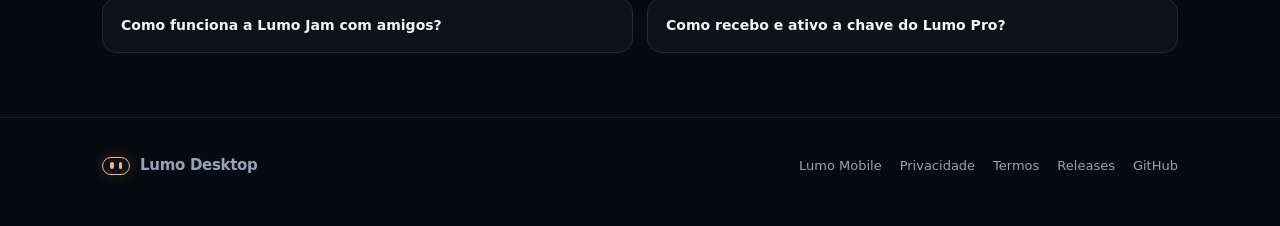
==== commit 065900f9: "Lumo v3.10.0: Lumo Stream Etapa 1 (card abaixo do Ping, desativar Modo Jogo, Invisivel no OBS via Ru" ====
--- a/docs/index.html
+++ b/docs/index.html
@@ -4,7 +4,7 @@
   <meta charset="utf-8" />
   <meta name="viewport" content="width=device-width,initial-scale=1" />
   <title>Lumo — Seu assistente de tela leve, musical e vivo</title>
-  <meta name="description" content="Lumo v3.9.10: cápsula leve em Rust + Tauri para Windows com Lumo Music (Spotify, YouTube e Audius), Lumo Jam, Lumo Ping, IA integrada, Bandeja Mágica e Foco & PC." />
+  <meta name="description" content="Lumo v3.10.0: cápsula leve em Rust + Tauri para Windows com Lumo Music (Spotify, YouTube e Audius), Lumo Jam, Lumo Ping, IA integrada, Bandeja Mágica e Foco & PC." />
   <meta name="theme-color" content="#080b11" />
   <link rel="icon" href="./app/icon.svg" type="image/svg+xml" />
   <style>
@@ -218,7 +218,7 @@
       <a href="#" class="brand">
         <span class="brand-pill"><i></i><i></i></span>
         <span>Lumo</span>
-        <span class="ver-pill" id="nav-ver">v3.9.10</span>
+        <span class="ver-pill" id="nav-ver">v3.10.0</span>
       </a>
       <nav class="nav-links">
         <a href="#recursos">Recursos</a>
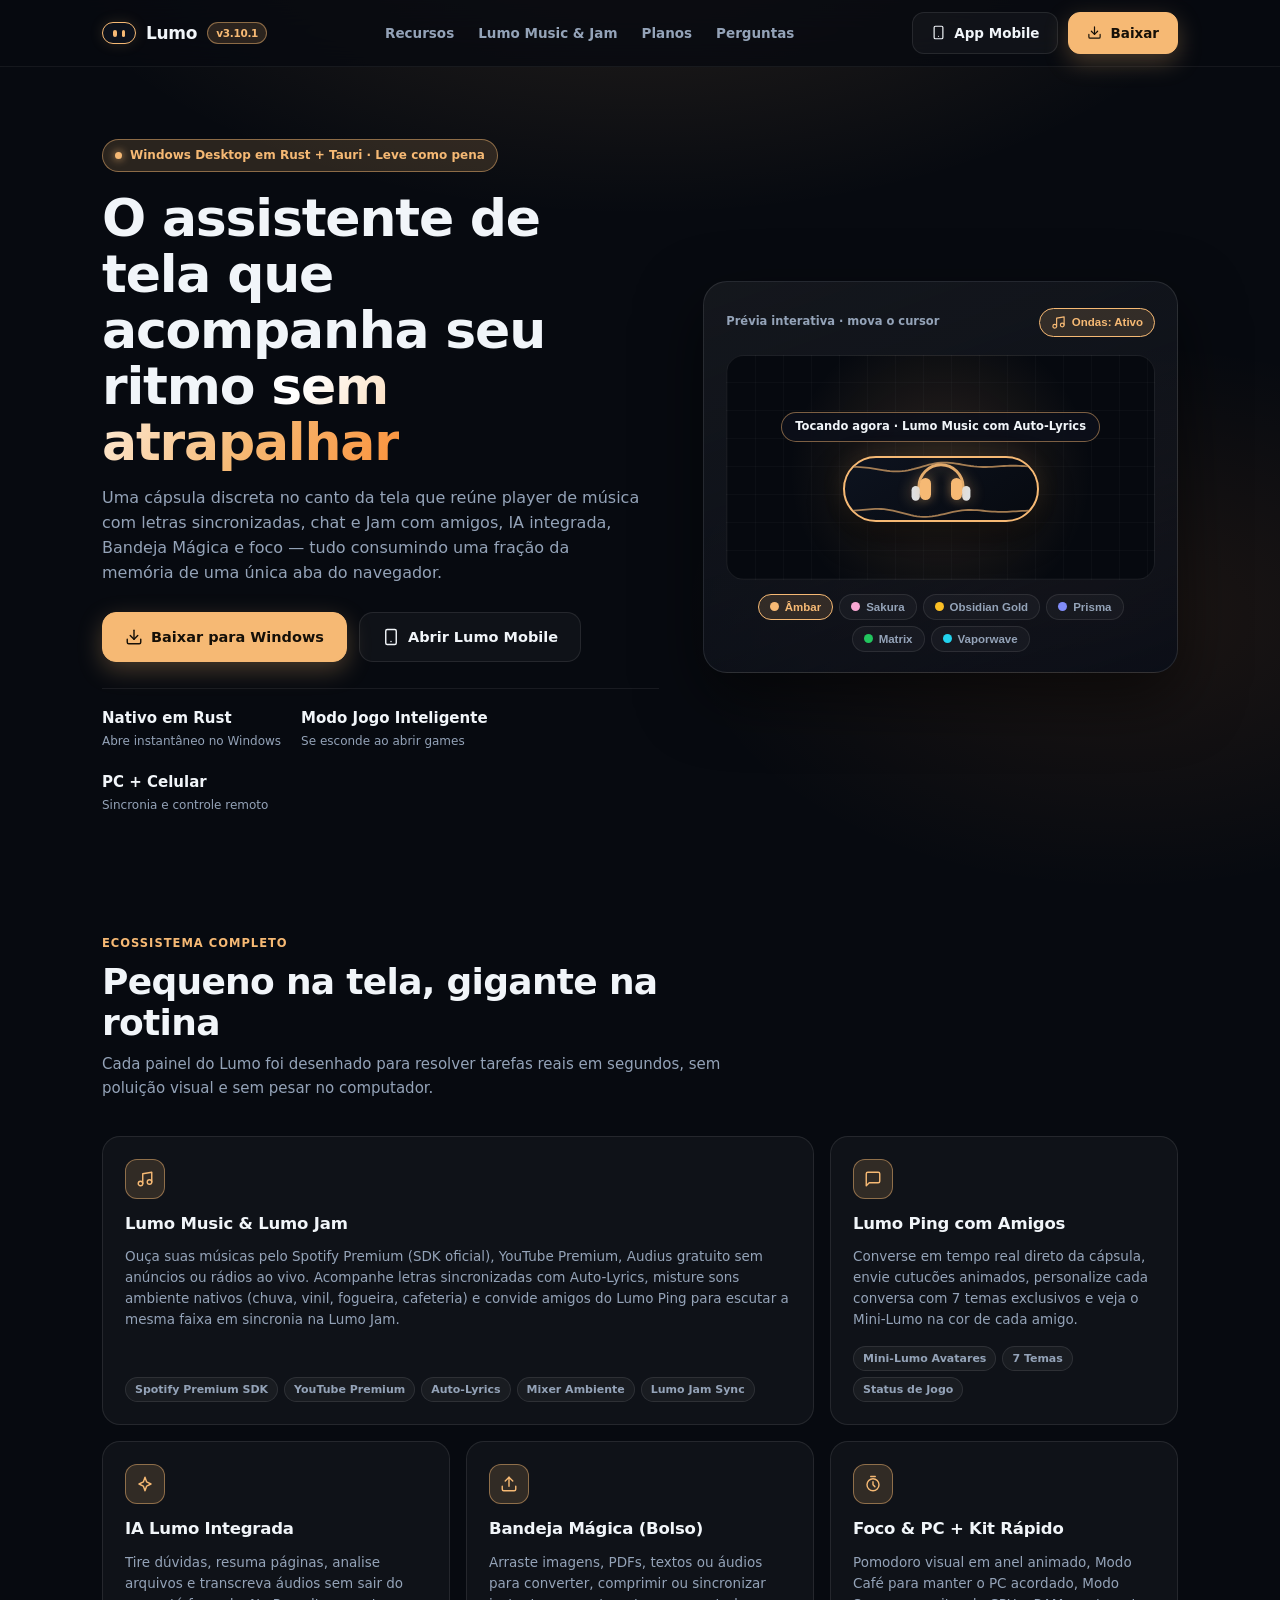
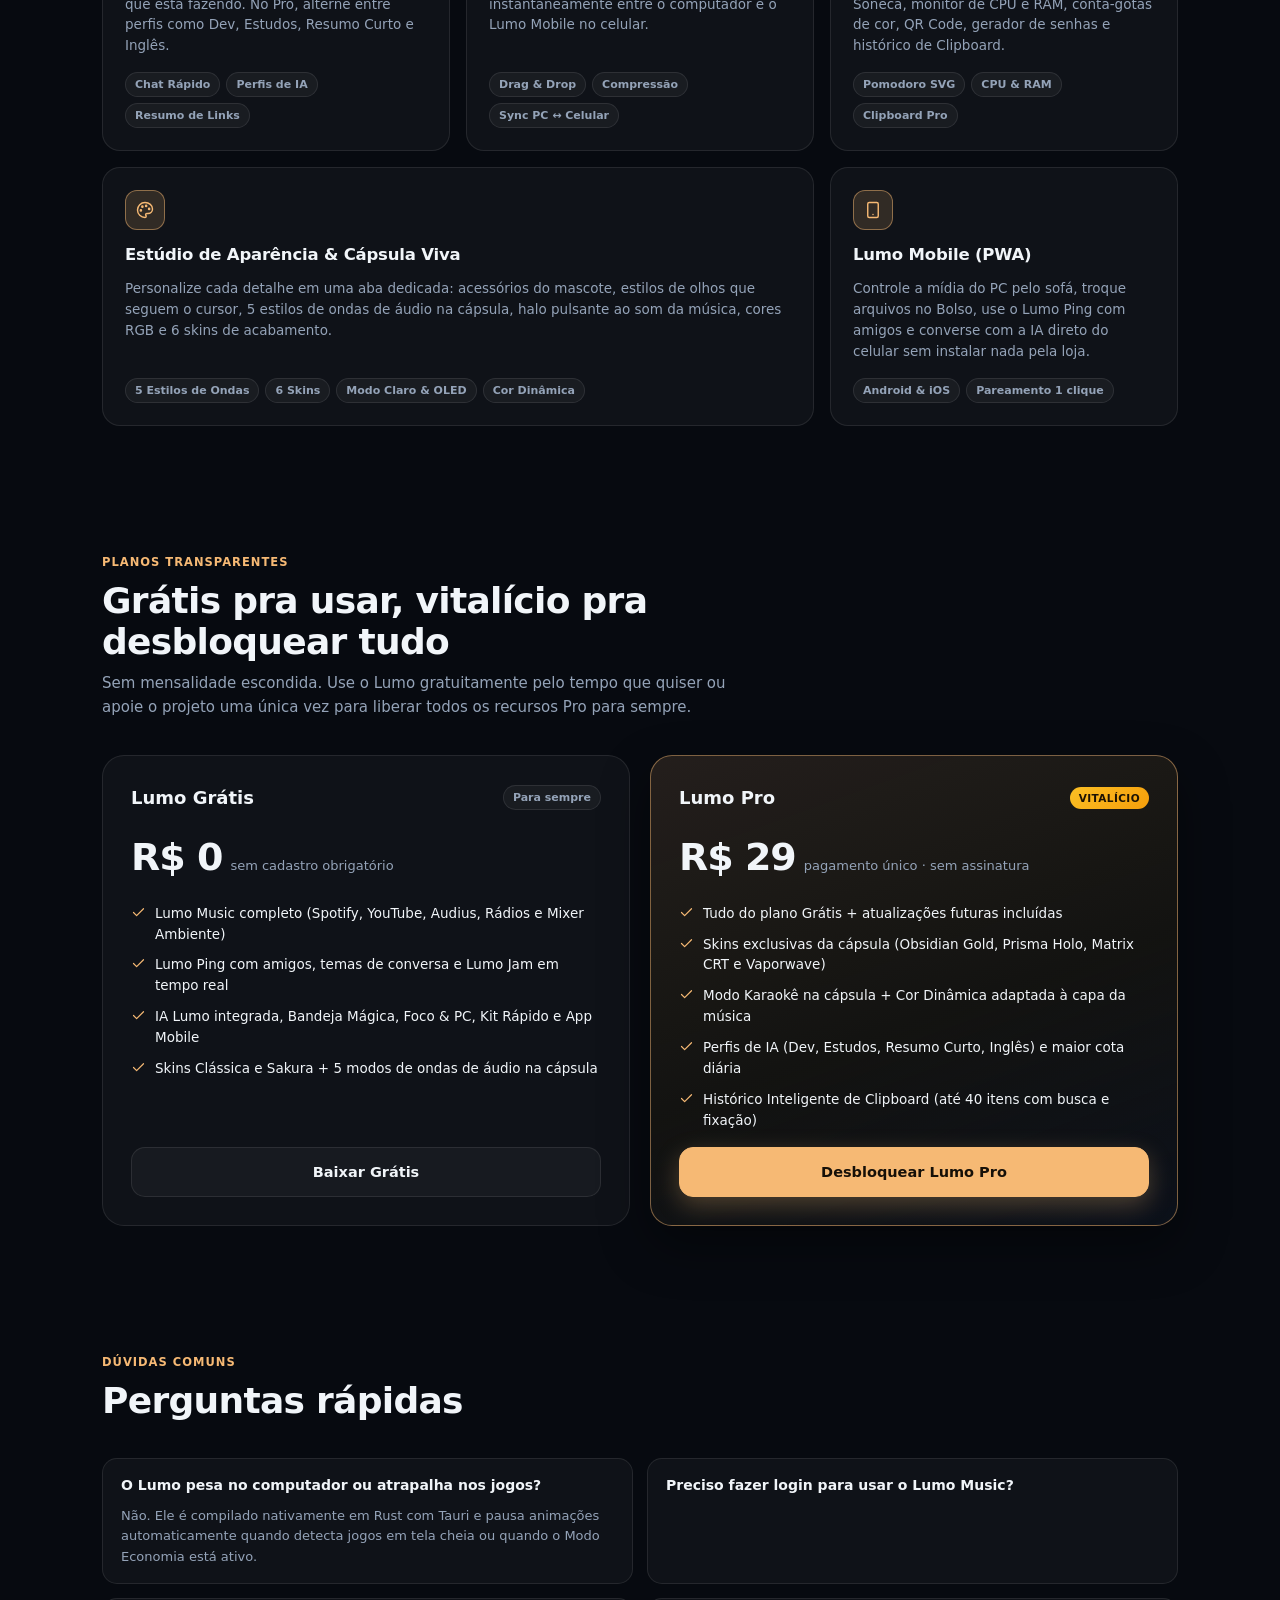
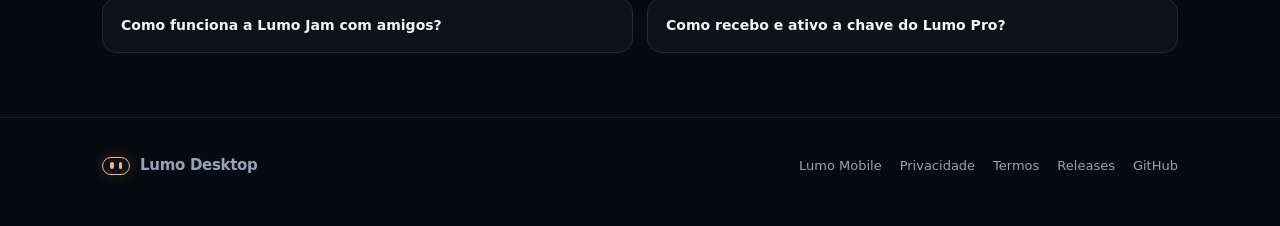
==== commit 3a25d852: "Lumo: corrige recursao infinita em fmtPlayingStatus que escondia a lista de amigos no Lumo Ping" ====
--- a/docs/index.html
+++ b/docs/index.html
@@ -4,7 +4,7 @@
   <meta charset="utf-8" />
   <meta name="viewport" content="width=device-width,initial-scale=1" />
   <title>Lumo — Seu assistente de tela leve, musical e vivo</title>
-  <meta name="description" content="Lumo v3.10.0: cápsula leve em Rust + Tauri para Windows com Lumo Music (Spotify, YouTube e Audius), Lumo Jam, Lumo Ping, IA integrada, Bandeja Mágica e Foco & PC." />
+  <meta name="description" content="Lumo v3.10.1: cápsula leve em Rust + Tauri para Windows com Lumo Music (Spotify, YouTube e Audius), Lumo Jam, Lumo Ping, IA integrada, Bandeja Mágica e Foco & PC." />
   <meta name="theme-color" content="#080b11" />
   <link rel="icon" href="./app/icon.svg" type="image/svg+xml" />
   <style>
@@ -218,7 +218,7 @@
       <a href="#" class="brand">
         <span class="brand-pill"><i></i><i></i></span>
         <span>Lumo</span>
-        <span class="ver-pill" id="nav-ver">v3.10.0</span>
+        <span class="ver-pill" id="nav-ver">v3.10.1</span>
       </a>
       <nav class="nav-links">
         <a href="#recursos">Recursos</a>
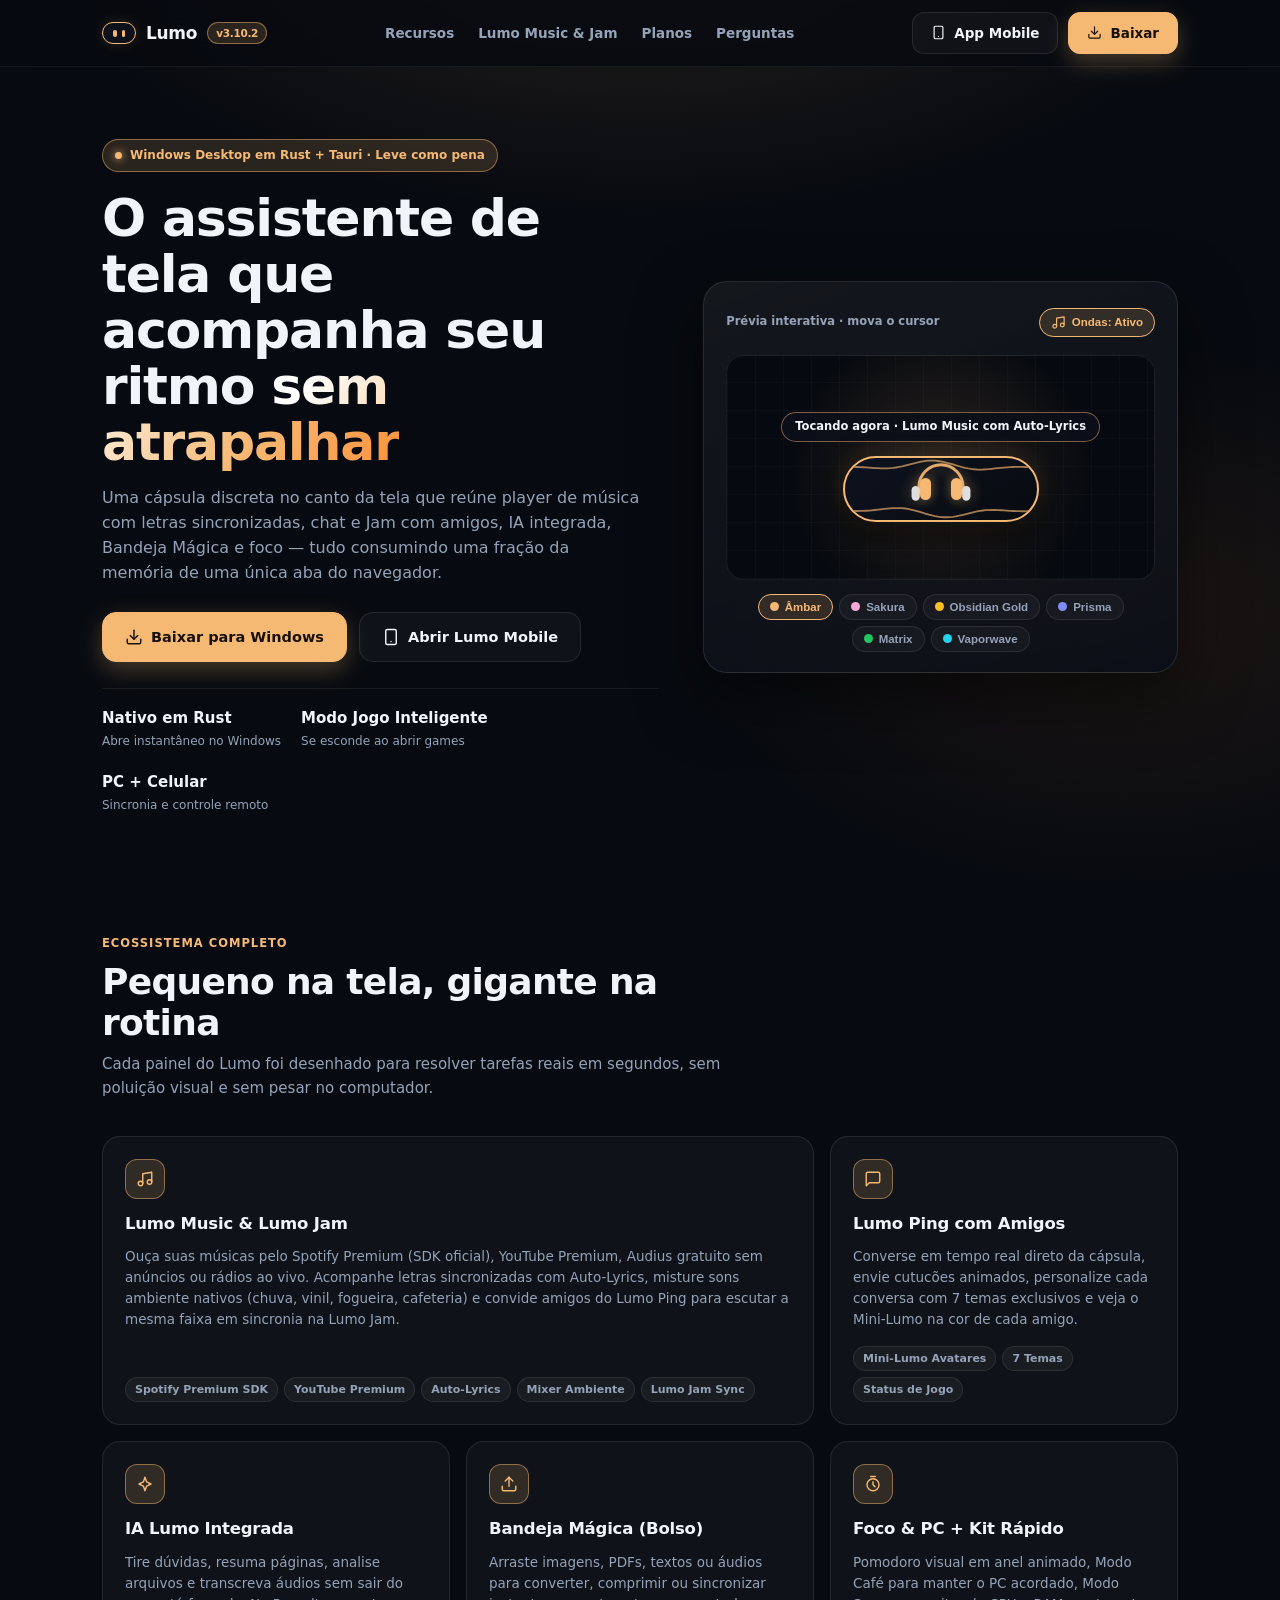
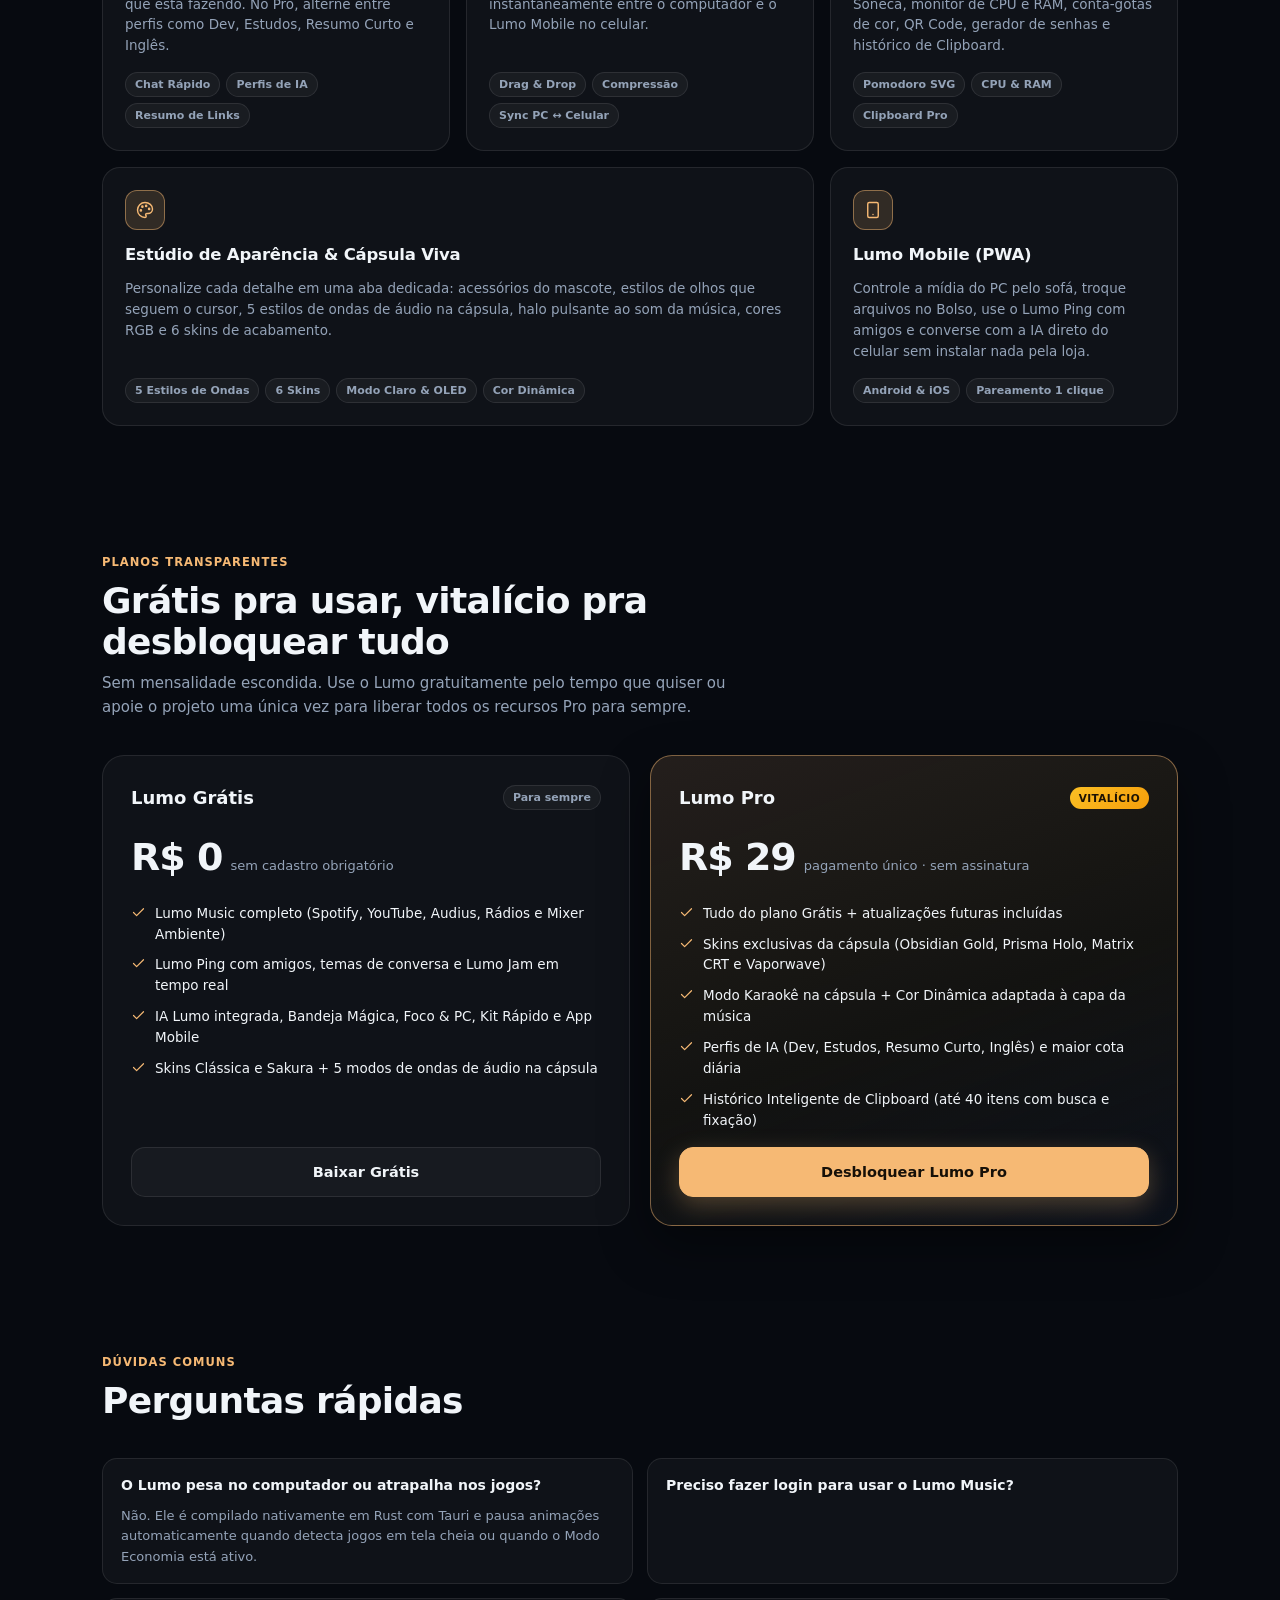
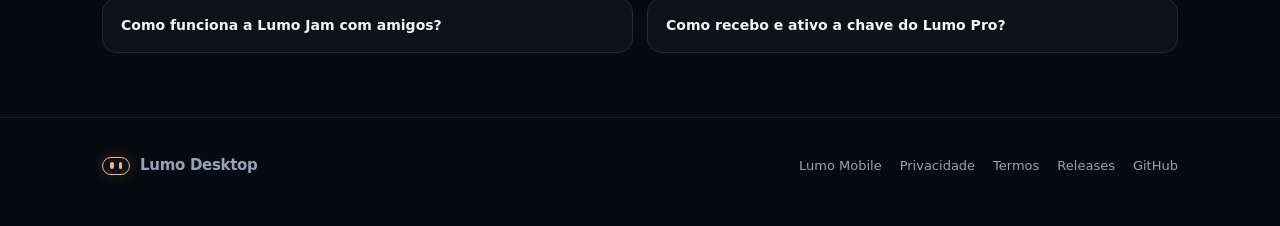
==== commit 13486fda: "Lumo Stream: notificacoes de chat e alertas sempre visiveis na capsula (z-index + modo teste conta L" ====
--- a/docs/index.html
+++ b/docs/index.html
@@ -4,7 +4,7 @@
   <meta charset="utf-8" />
   <meta name="viewport" content="width=device-width,initial-scale=1" />
   <title>Lumo — Seu assistente de tela leve, musical e vivo</title>
-  <meta name="description" content="Lumo v3.10.1: cápsula leve em Rust + Tauri para Windows com Lumo Music (Spotify, YouTube e Audius), Lumo Jam, Lumo Ping, IA integrada, Bandeja Mágica e Foco & PC." />
+  <meta name="description" content="Lumo v3.10.2: cápsula leve em Rust + Tauri para Windows com Lumo Music (Spotify, YouTube e Audius), Lumo Jam, Lumo Ping, IA integrada, Bandeja Mágica e Foco & PC." />
   <meta name="theme-color" content="#080b11" />
   <link rel="icon" href="./app/icon.svg" type="image/svg+xml" />
   <style>
@@ -218,7 +218,7 @@
       <a href="#" class="brand">
         <span class="brand-pill"><i></i><i></i></span>
         <span>Lumo</span>
-        <span class="ver-pill" id="nav-ver">v3.10.1</span>
+        <span class="ver-pill" id="nav-ver">v3.10.2</span>
       </a>
       <nav class="nav-links">
         <a href="#recursos">Recursos</a>
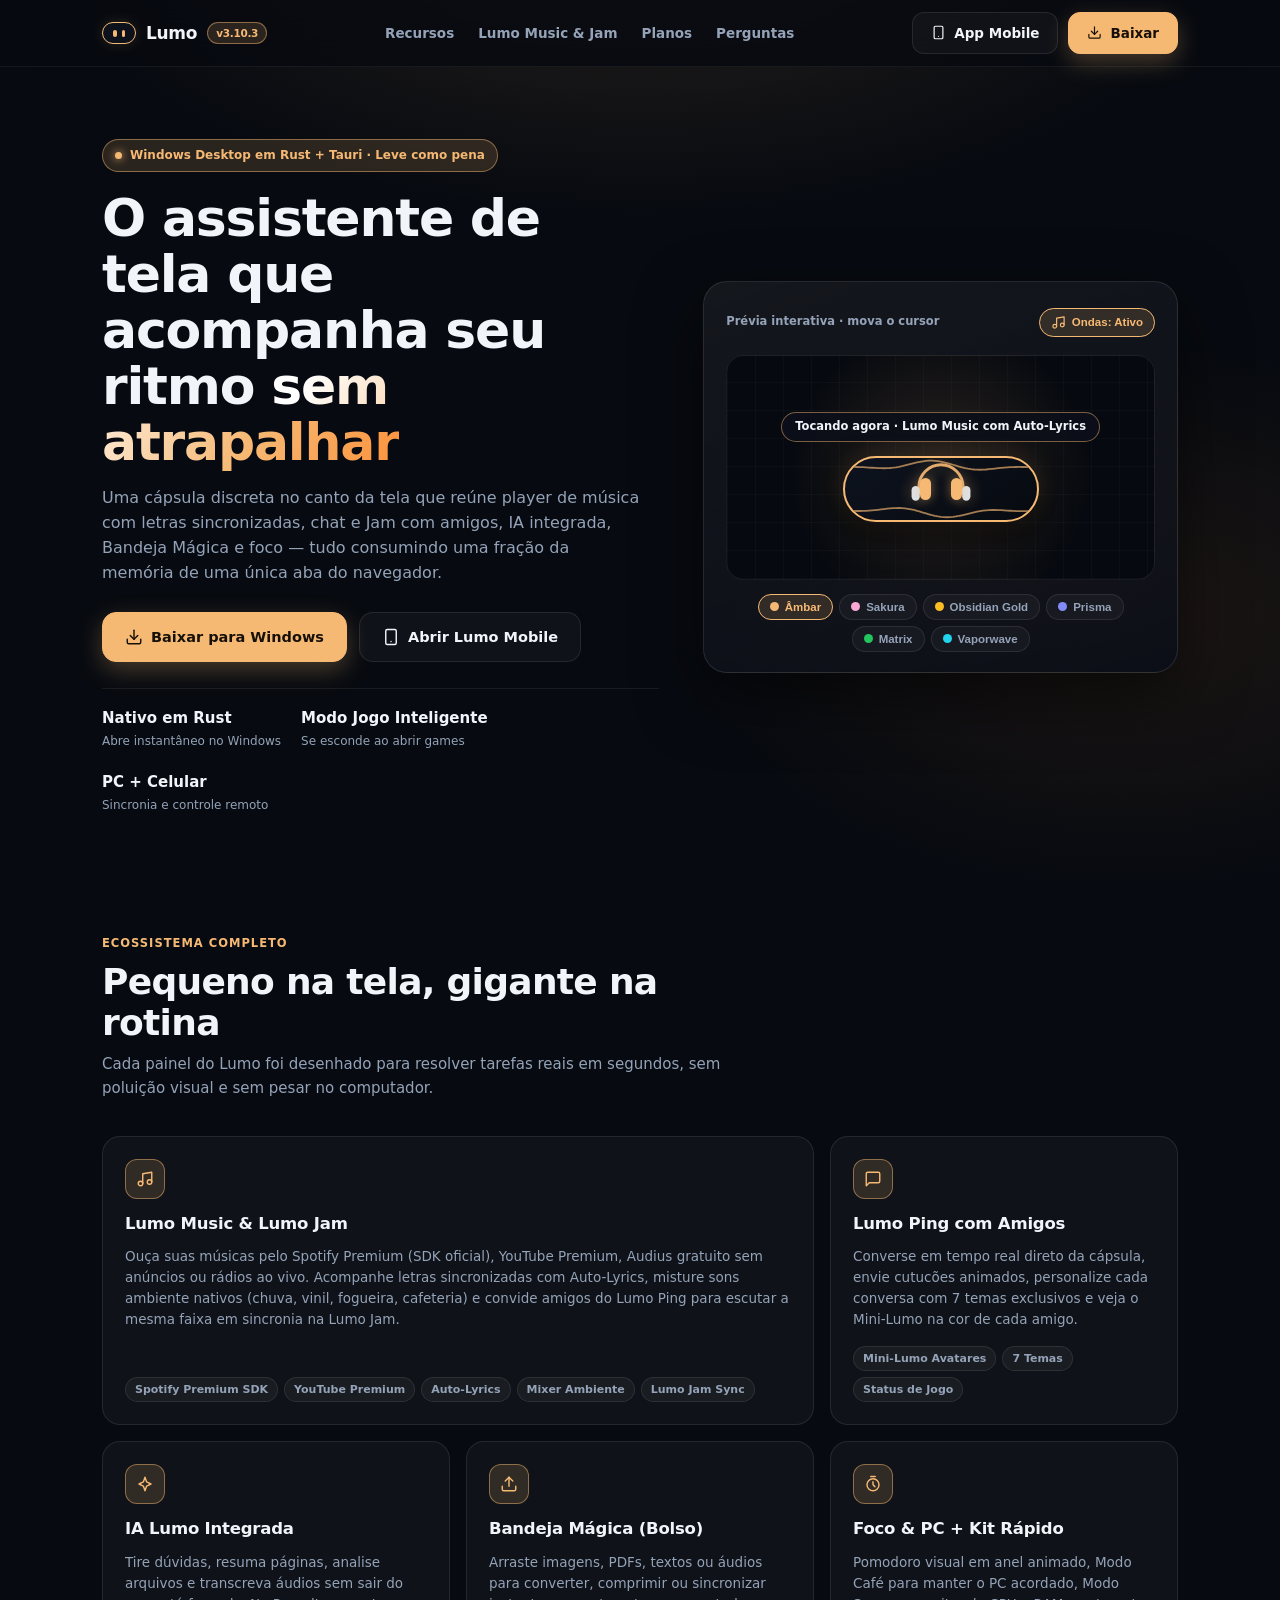
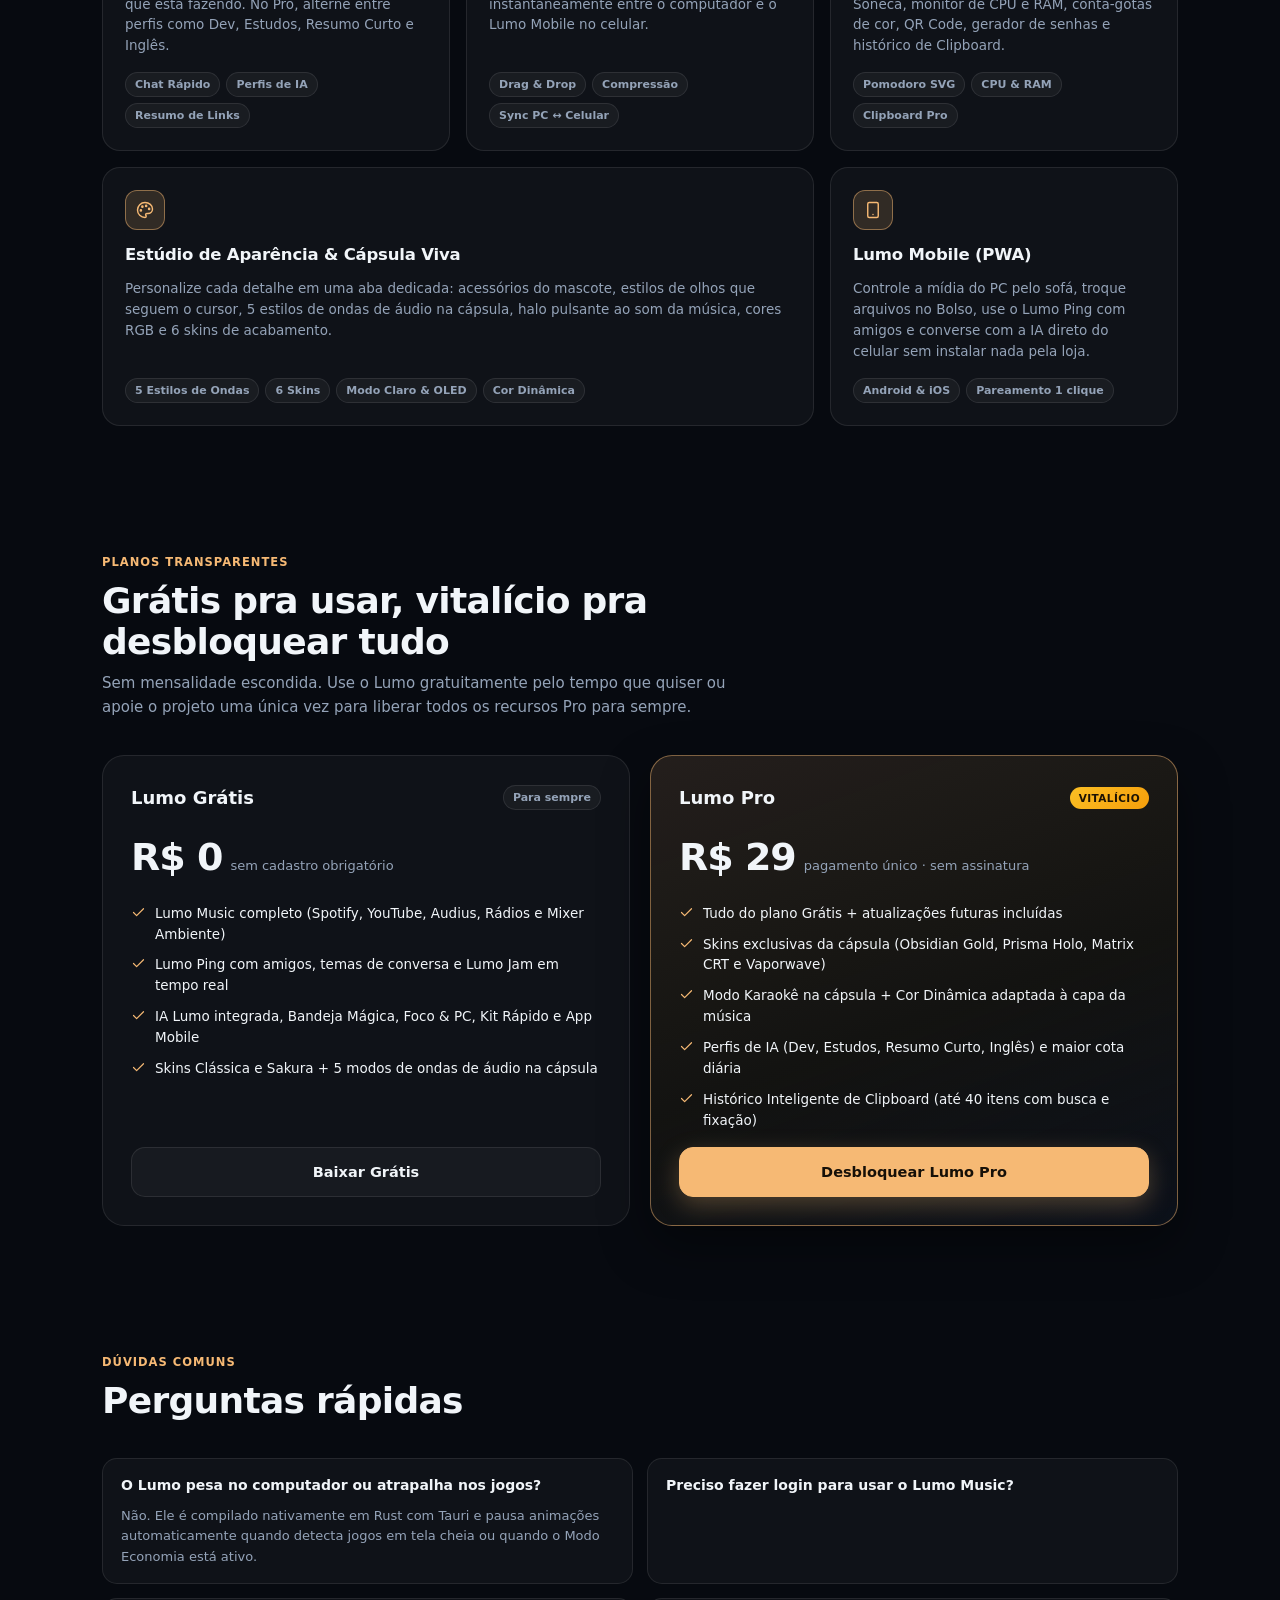
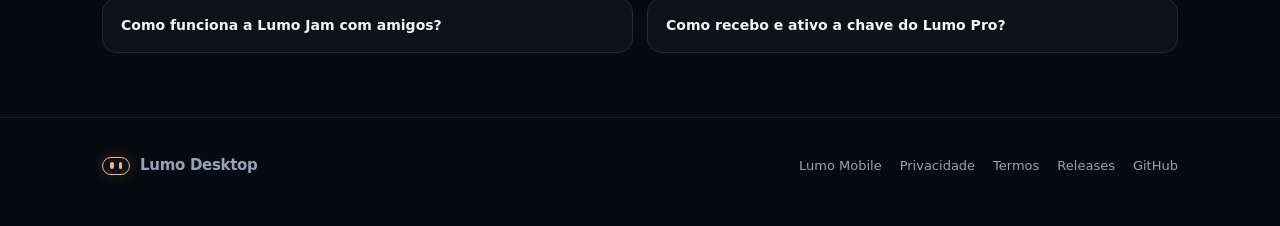
==== commit 7eaf4e7b: "Lumo Stream Etapa 2: OAuth Twitch, moderacao real 1-clique (Apagar/Timeout/Banir), envio de chat pel" ====
--- a/docs/index.html
+++ b/docs/index.html
@@ -4,7 +4,7 @@
   <meta charset="utf-8" />
   <meta name="viewport" content="width=device-width,initial-scale=1" />
   <title>Lumo — Seu assistente de tela leve, musical e vivo</title>
-  <meta name="description" content="Lumo v3.10.2: cápsula leve em Rust + Tauri para Windows com Lumo Music (Spotify, YouTube e Audius), Lumo Jam, Lumo Ping, IA integrada, Bandeja Mágica e Foco & PC." />
+  <meta name="description" content="Lumo v3.10.3: cápsula leve em Rust + Tauri para Windows com Lumo Music (Spotify, YouTube e Audius), Lumo Jam, Lumo Ping, IA integrada, Bandeja Mágica e Foco & PC." />
   <meta name="theme-color" content="#080b11" />
   <link rel="icon" href="./app/icon.svg" type="image/svg+xml" />
   <style>
@@ -218,7 +218,7 @@
       <a href="#" class="brand">
         <span class="brand-pill"><i></i><i></i></span>
         <span>Lumo</span>
-        <span class="ver-pill" id="nav-ver">v3.10.2</span>
+        <span class="ver-pill" id="nav-ver">v3.10.3</span>
       </a>
       <nav class="nav-links">
         <a href="#recursos">Recursos</a>
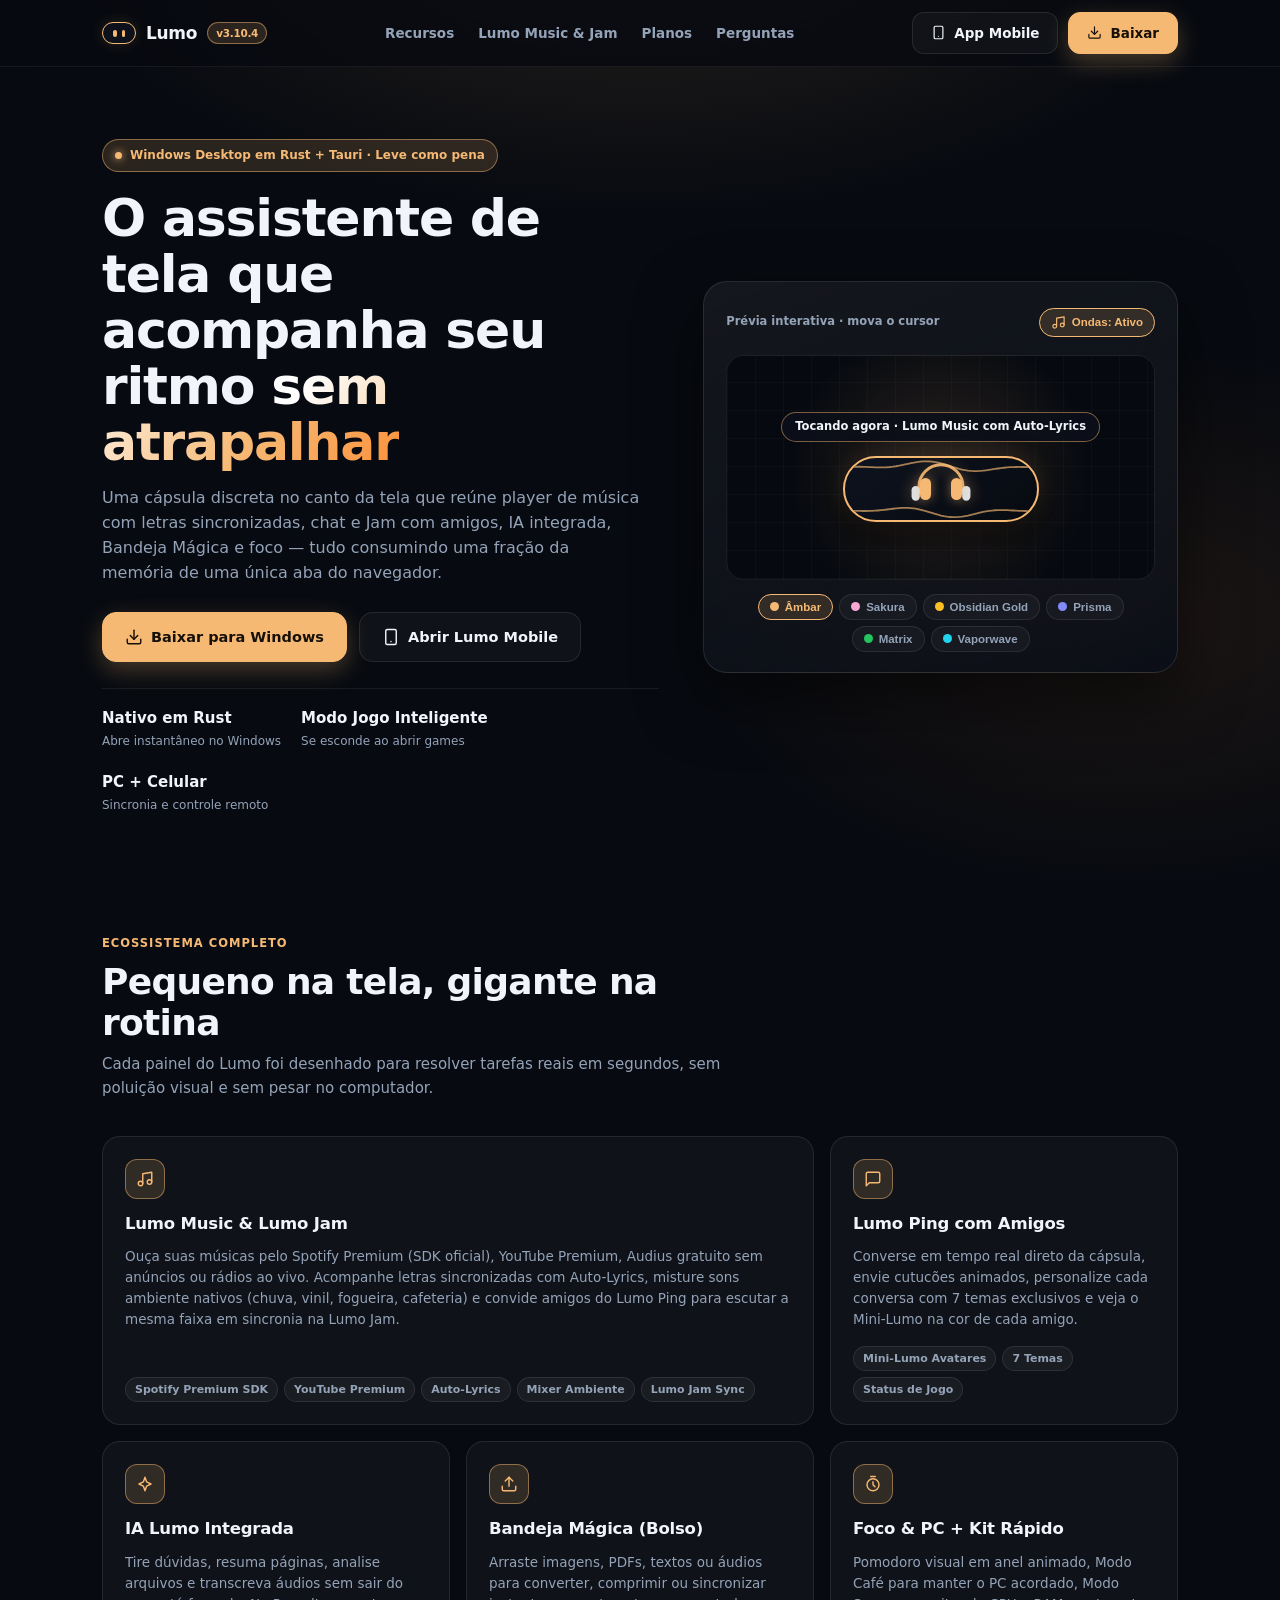
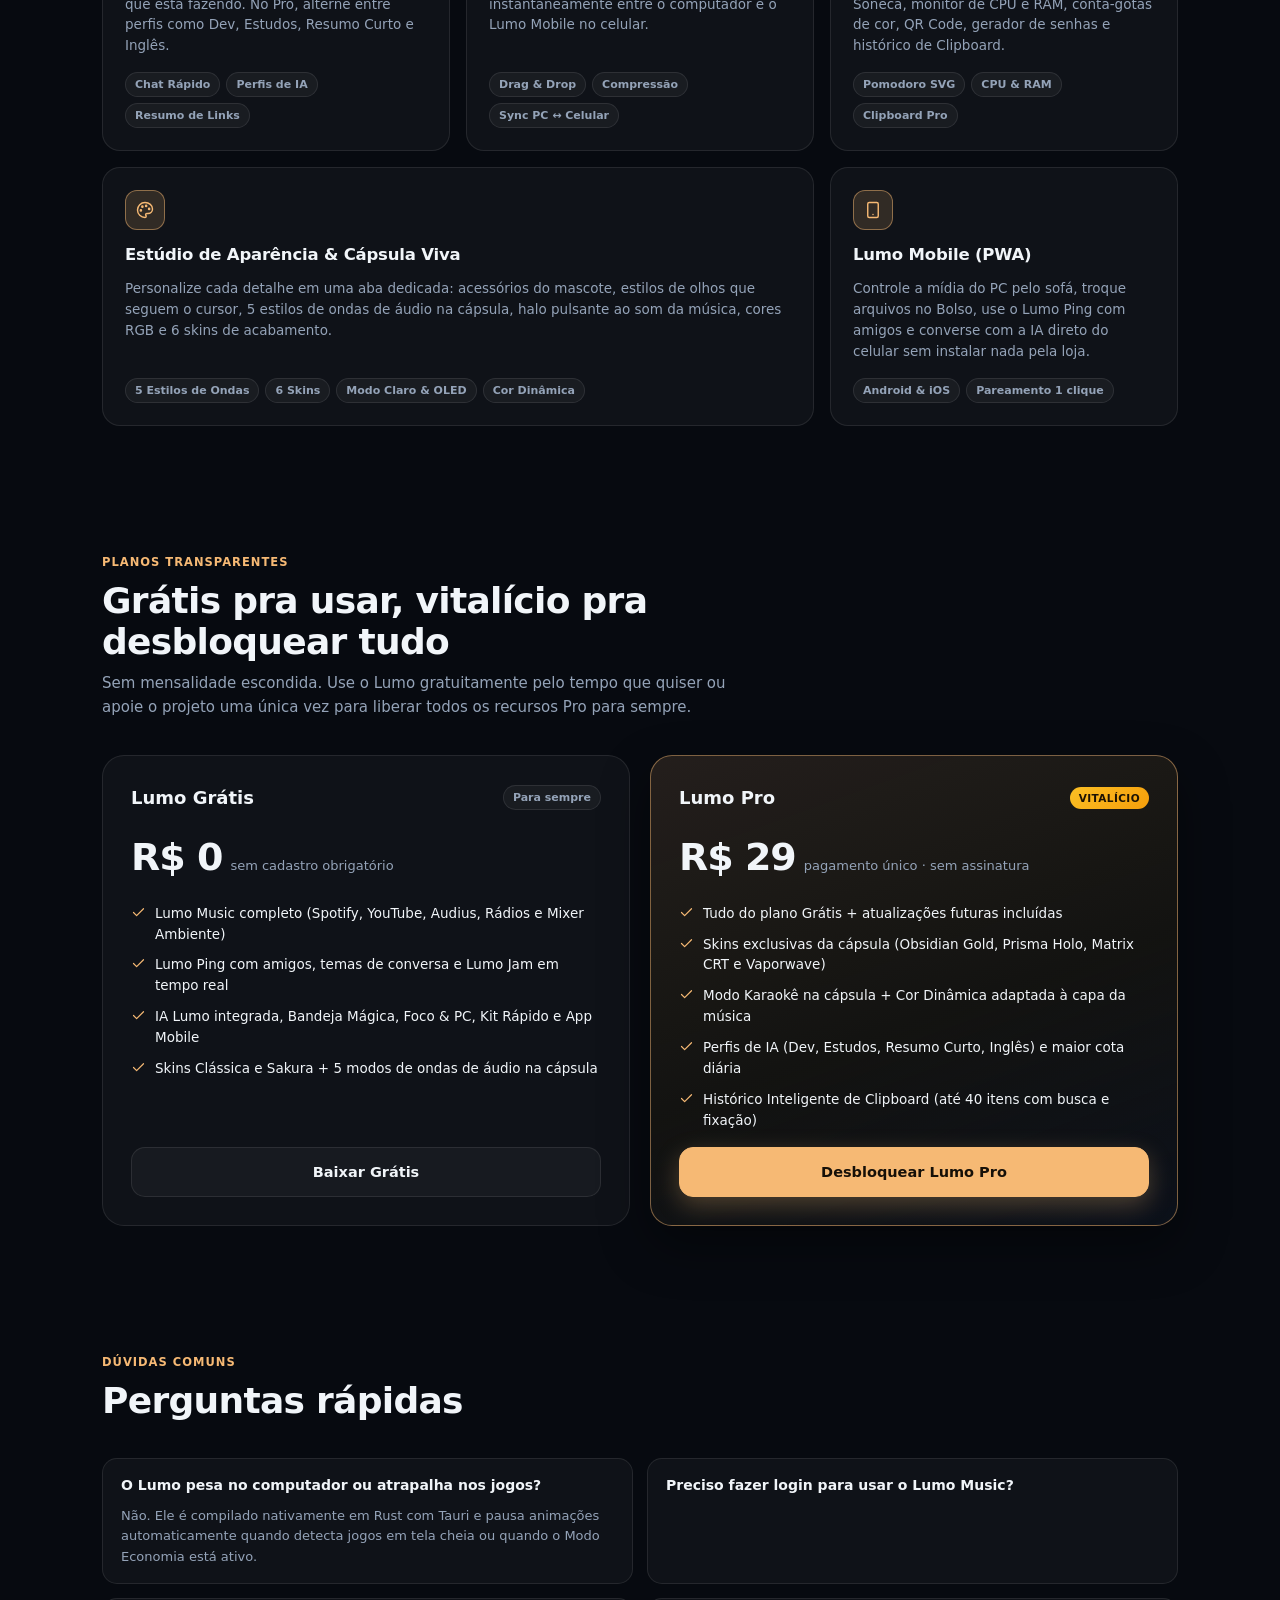
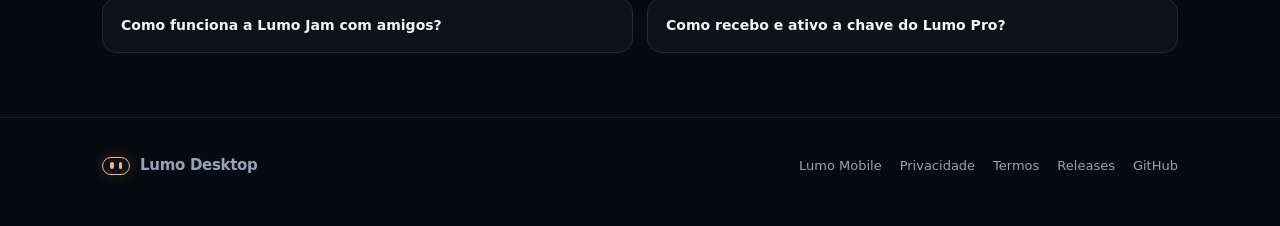
==== commit 817dbfdc: "Lumo Stream Etapa 3: Webhook oficial LivePix + API v2 + D1 stream_events + alertas em tempo real com" ====
--- a/docs/index.html
+++ b/docs/index.html
@@ -4,7 +4,7 @@
   <meta charset="utf-8" />
   <meta name="viewport" content="width=device-width,initial-scale=1" />
   <title>Lumo — Seu assistente de tela leve, musical e vivo</title>
-  <meta name="description" content="Lumo v3.10.3: cápsula leve em Rust + Tauri para Windows com Lumo Music (Spotify, YouTube e Audius), Lumo Jam, Lumo Ping, IA integrada, Bandeja Mágica e Foco & PC." />
+  <meta name="description" content="Lumo v3.10.4: cápsula leve em Rust + Tauri para Windows com Lumo Music (Spotify, YouTube e Audius), Lumo Jam, Lumo Ping, IA integrada, Bandeja Mágica e Foco & PC." />
   <meta name="theme-color" content="#080b11" />
   <link rel="icon" href="./app/icon.svg" type="image/svg+xml" />
   <style>
@@ -218,7 +218,7 @@
       <a href="#" class="brand">
         <span class="brand-pill"><i></i><i></i></span>
         <span>Lumo</span>
-        <span class="ver-pill" id="nav-ver">v3.10.3</span>
+        <span class="ver-pill" id="nav-ver">v3.10.4</span>
       </a>
       <nav class="nav-links">
         <a href="#recursos">Recursos</a>
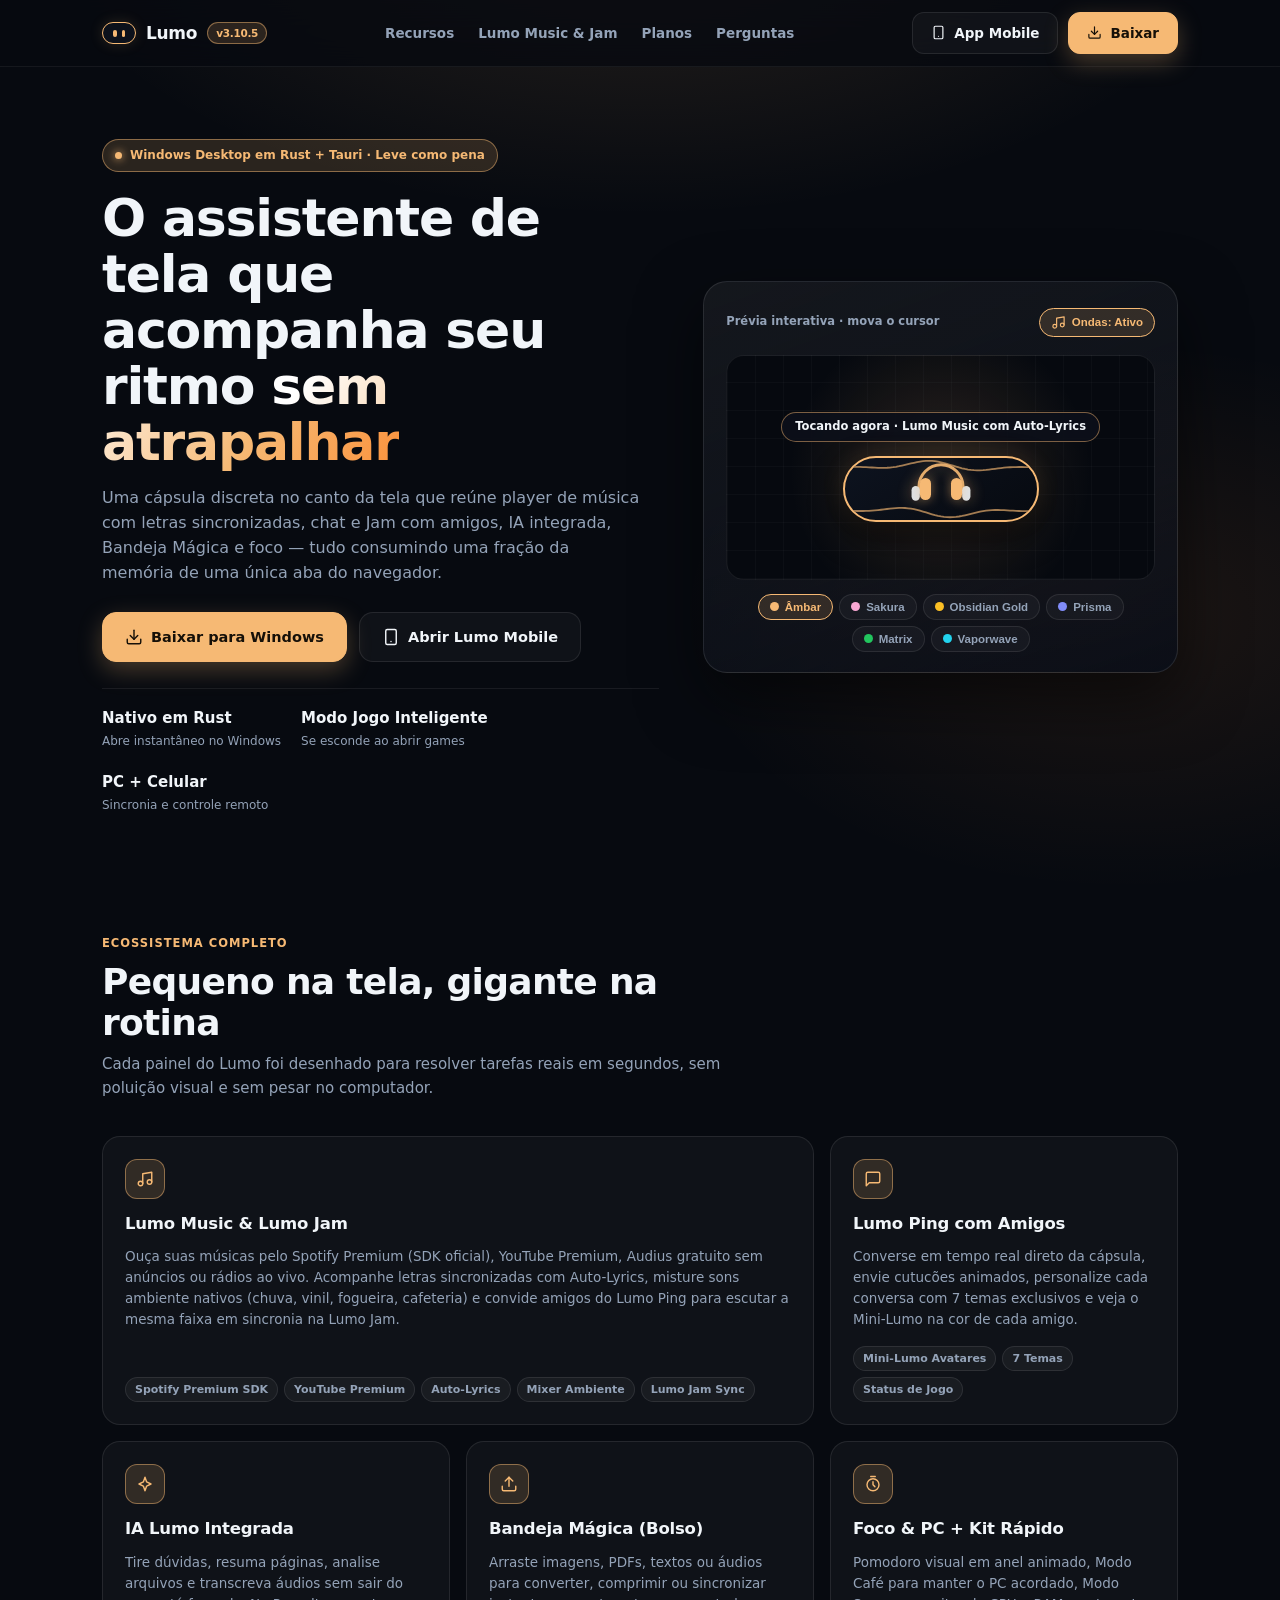
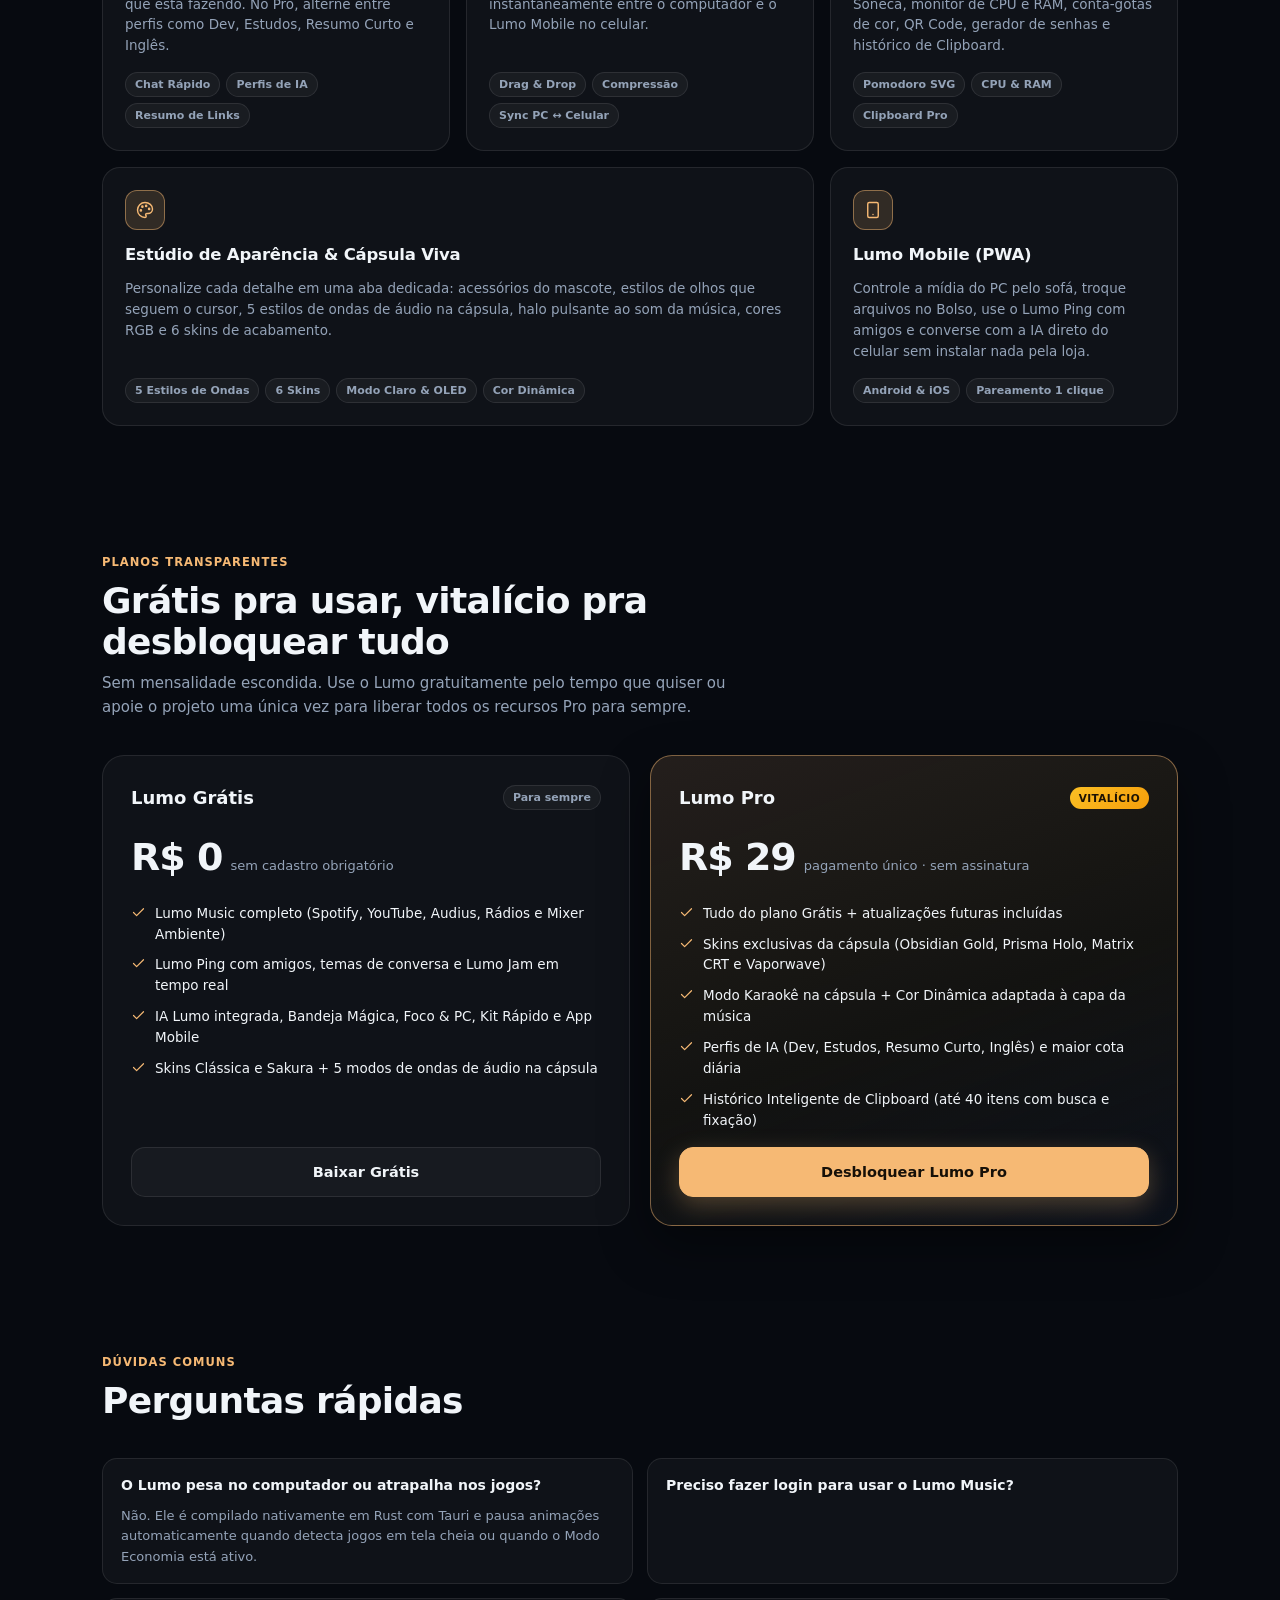
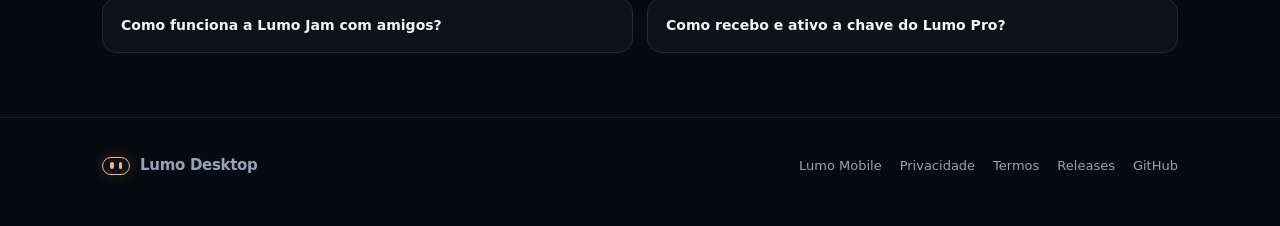
==== commit 8df28118: "Lumo v3.10.5: apelido do Lumo (UI + IA), relogio bicolor/degrade/contraste e figurinhas + imagens (u" ====
--- a/docs/index.html
+++ b/docs/index.html
@@ -4,7 +4,7 @@
   <meta charset="utf-8" />
   <meta name="viewport" content="width=device-width,initial-scale=1" />
   <title>Lumo — Seu assistente de tela leve, musical e vivo</title>
-  <meta name="description" content="Lumo v3.10.4: cápsula leve em Rust + Tauri para Windows com Lumo Music (Spotify, YouTube e Audius), Lumo Jam, Lumo Ping, IA integrada, Bandeja Mágica e Foco & PC." />
+  <meta name="description" content="Lumo v3.10.5: cápsula leve em Rust + Tauri para Windows com Lumo Music (Spotify, YouTube e Audius), Lumo Jam, Lumo Ping, IA integrada, Bandeja Mágica e Foco & PC." />
   <meta name="theme-color" content="#080b11" />
   <link rel="icon" href="./app/icon.svg" type="image/svg+xml" />
   <style>
@@ -218,7 +218,7 @@
       <a href="#" class="brand">
         <span class="brand-pill"><i></i><i></i></span>
         <span>Lumo</span>
-        <span class="ver-pill" id="nav-ver">v3.10.4</span>
+        <span class="ver-pill" id="nav-ver">v3.10.5</span>
       </a>
       <nav class="nav-links">
         <a href="#recursos">Recursos</a>
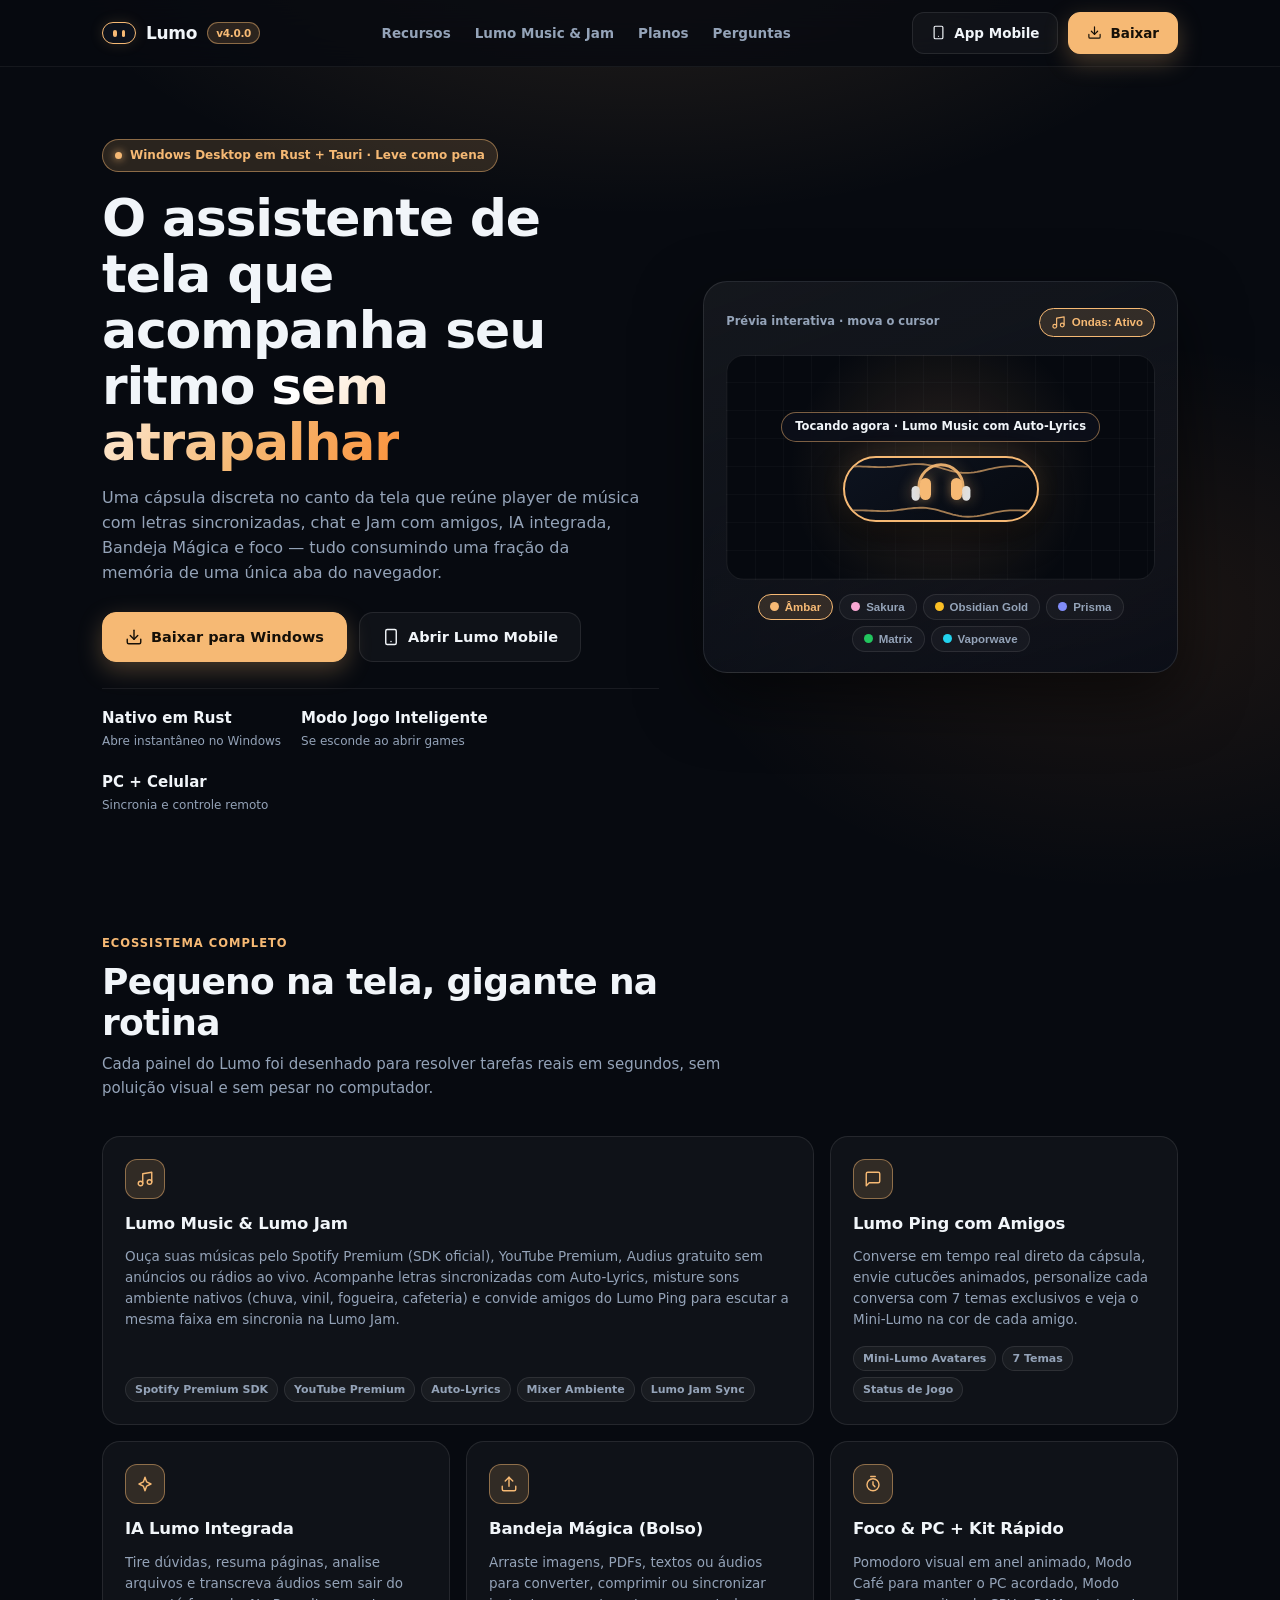
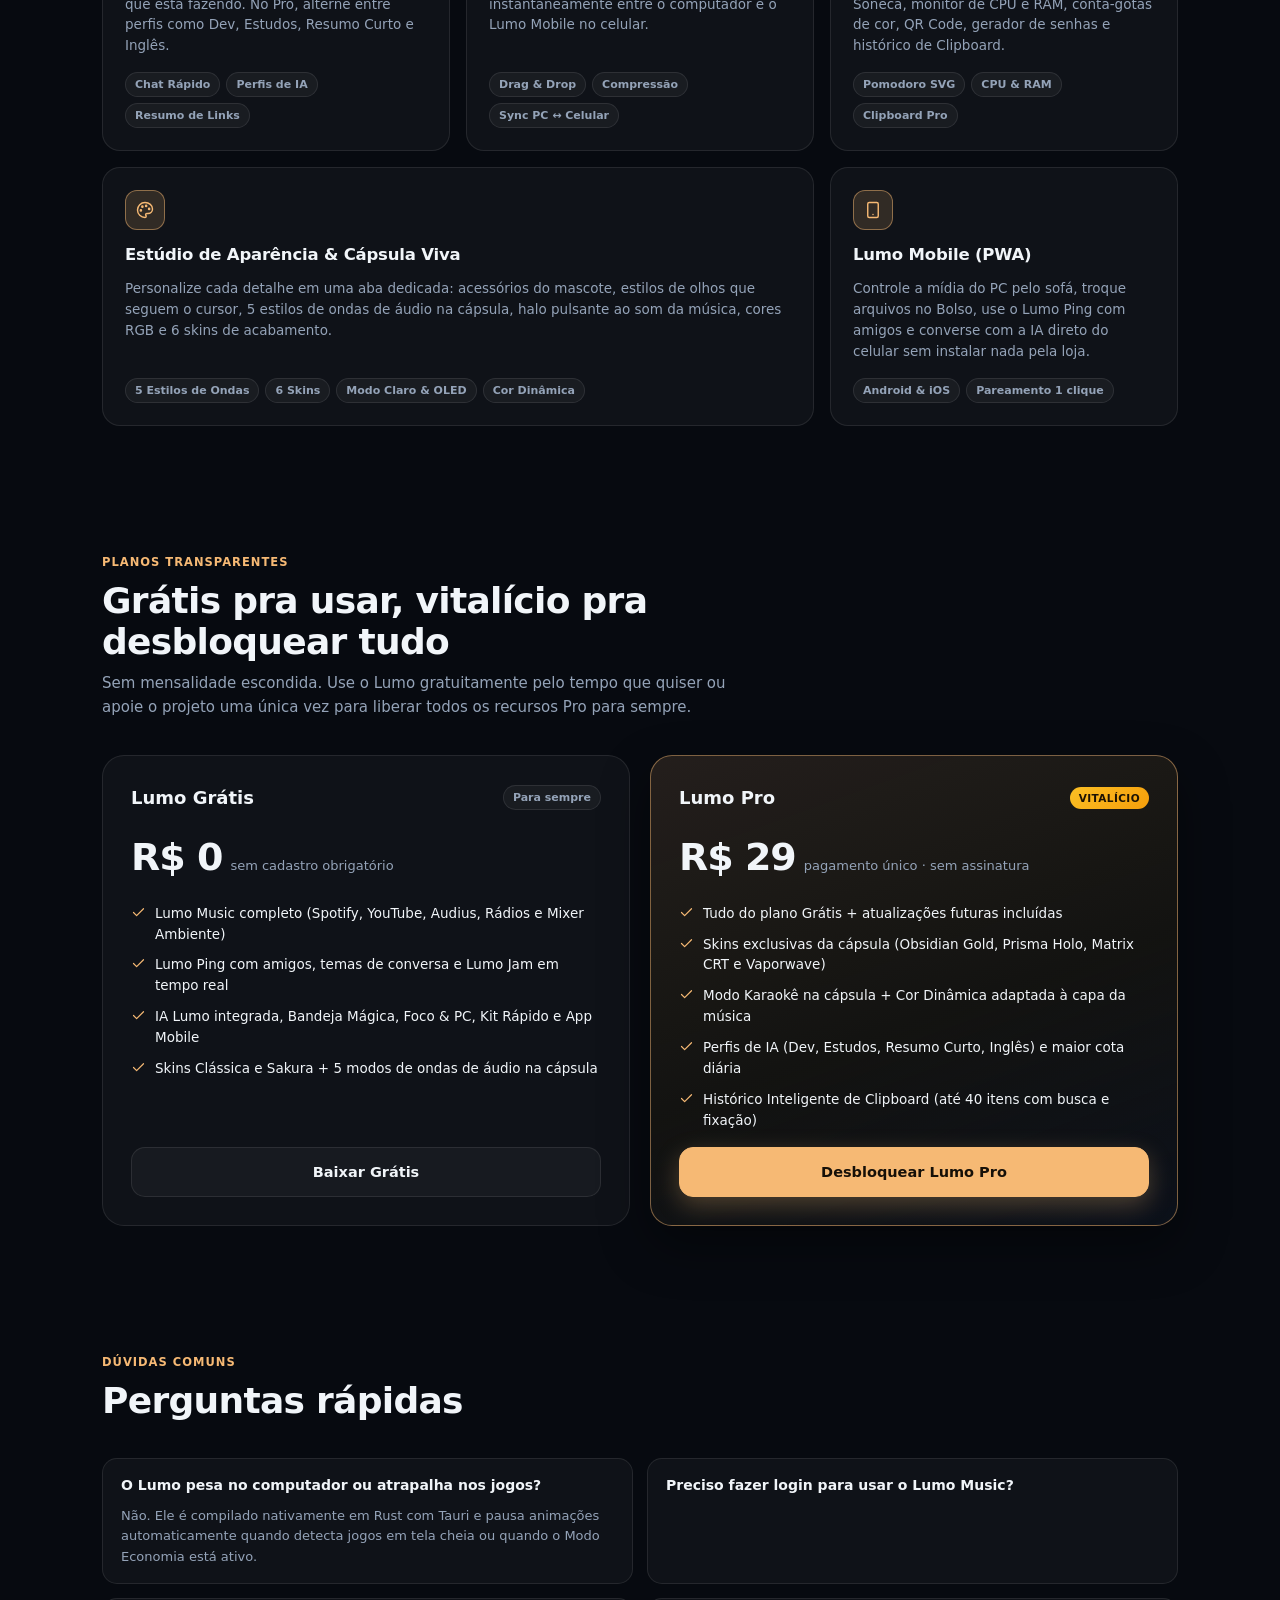
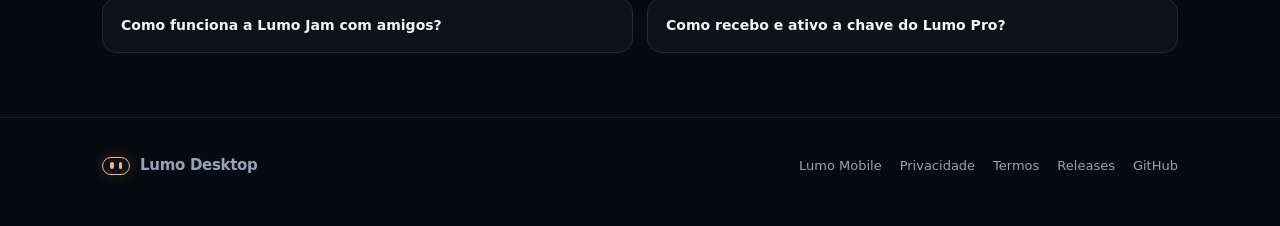
==== commit 82b43006: "Lumo v4.0.0: Lumo Video (Watch Party com espelhamento de tela WebRTC P2P, Voice Chat, YouTube Sync, " ====
--- a/docs/index.html
+++ b/docs/index.html
@@ -4,7 +4,7 @@
   <meta charset="utf-8" />
   <meta name="viewport" content="width=device-width,initial-scale=1" />
   <title>Lumo — Seu assistente de tela leve, musical e vivo</title>
-  <meta name="description" content="Lumo v3.10.5: cápsula leve em Rust + Tauri para Windows com Lumo Music (Spotify, YouTube e Audius), Lumo Jam, Lumo Ping, IA integrada, Bandeja Mágica e Foco & PC." />
+  <meta name="description" content="Lumo v4.0.0: cápsula leve em Rust + Tauri para Windows com Lumo Music (Spotify, YouTube e Audius), Lumo Jam, Lumo Ping, IA integrada, Bandeja Mágica e Foco & PC." />
   <meta name="theme-color" content="#080b11" />
   <link rel="icon" href="./app/icon.svg" type="image/svg+xml" />
   <style>
@@ -218,7 +218,7 @@
       <a href="#" class="brand">
         <span class="brand-pill"><i></i><i></i></span>
         <span>Lumo</span>
-        <span class="ver-pill" id="nav-ver">v3.10.5</span>
+        <span class="ver-pill" id="nav-ver">v4.0.0</span>
       </a>
       <nav class="nav-links">
         <a href="#recursos">Recursos</a>
